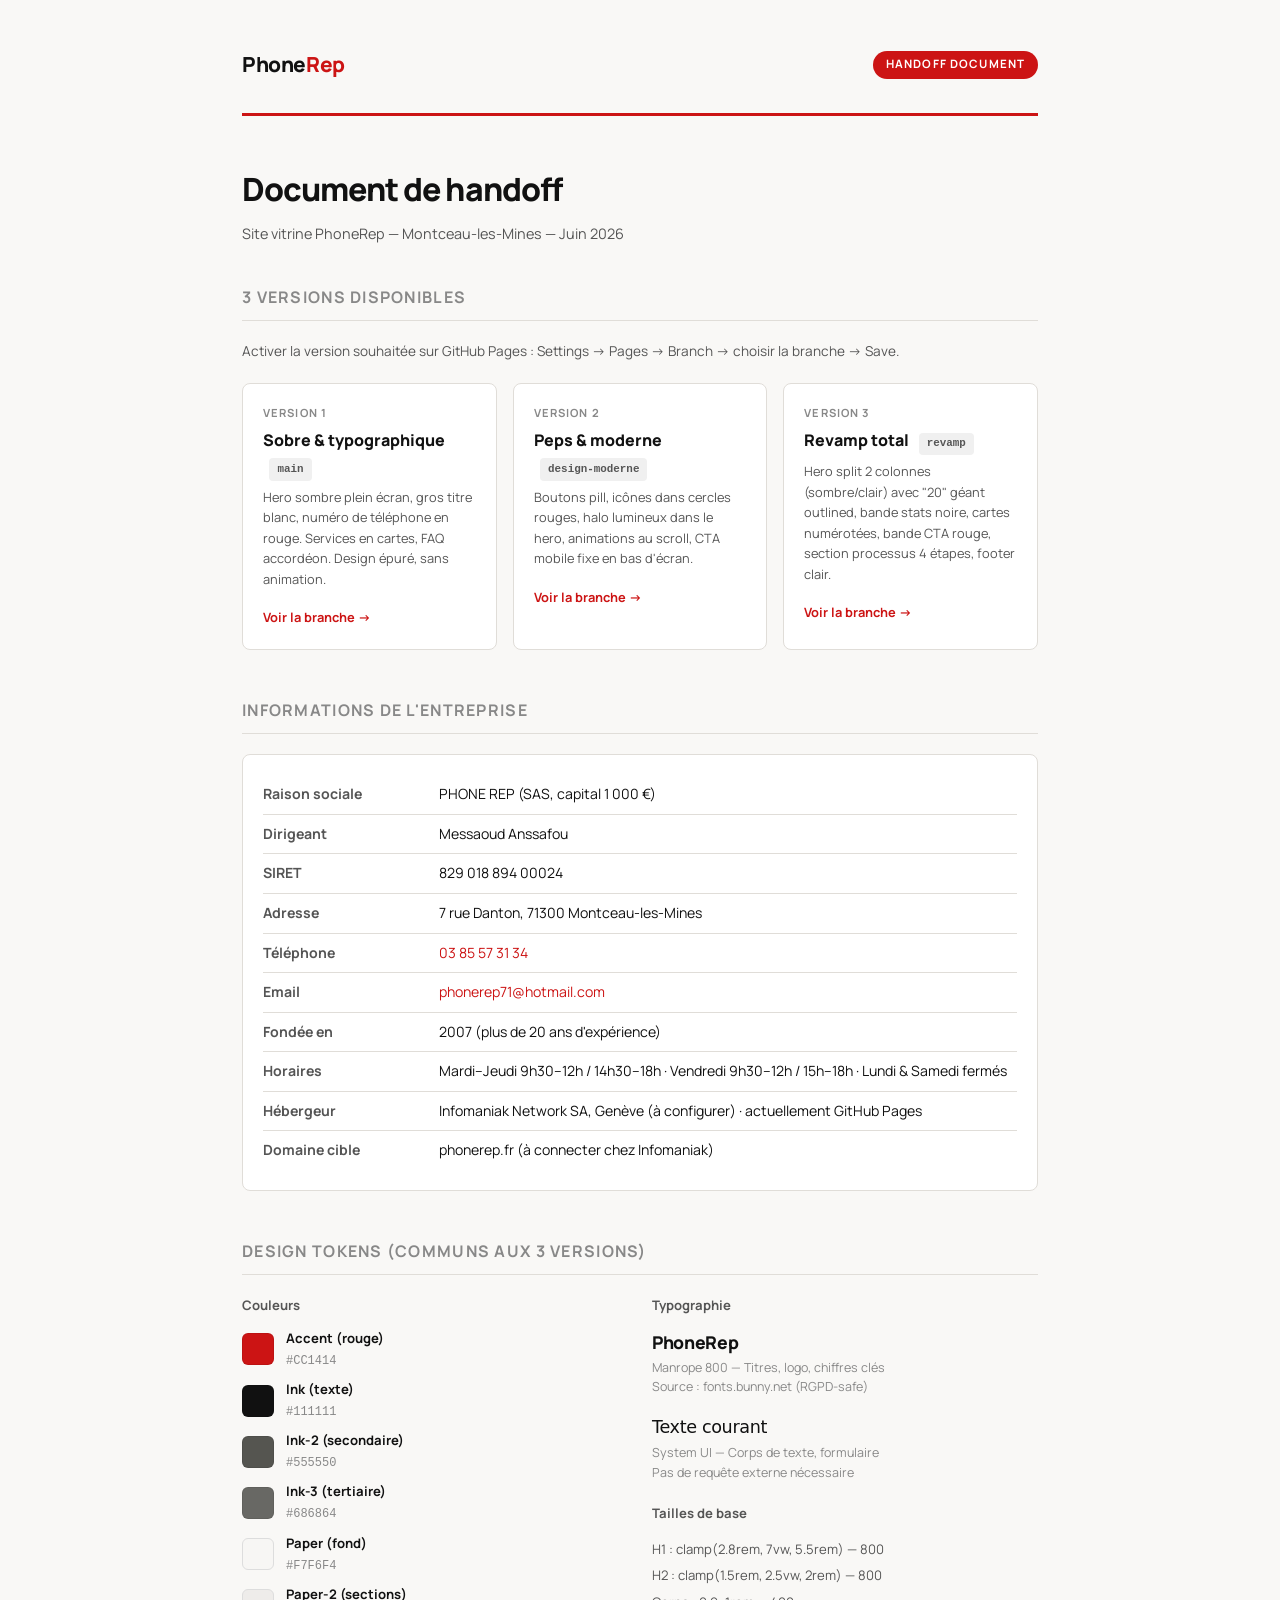
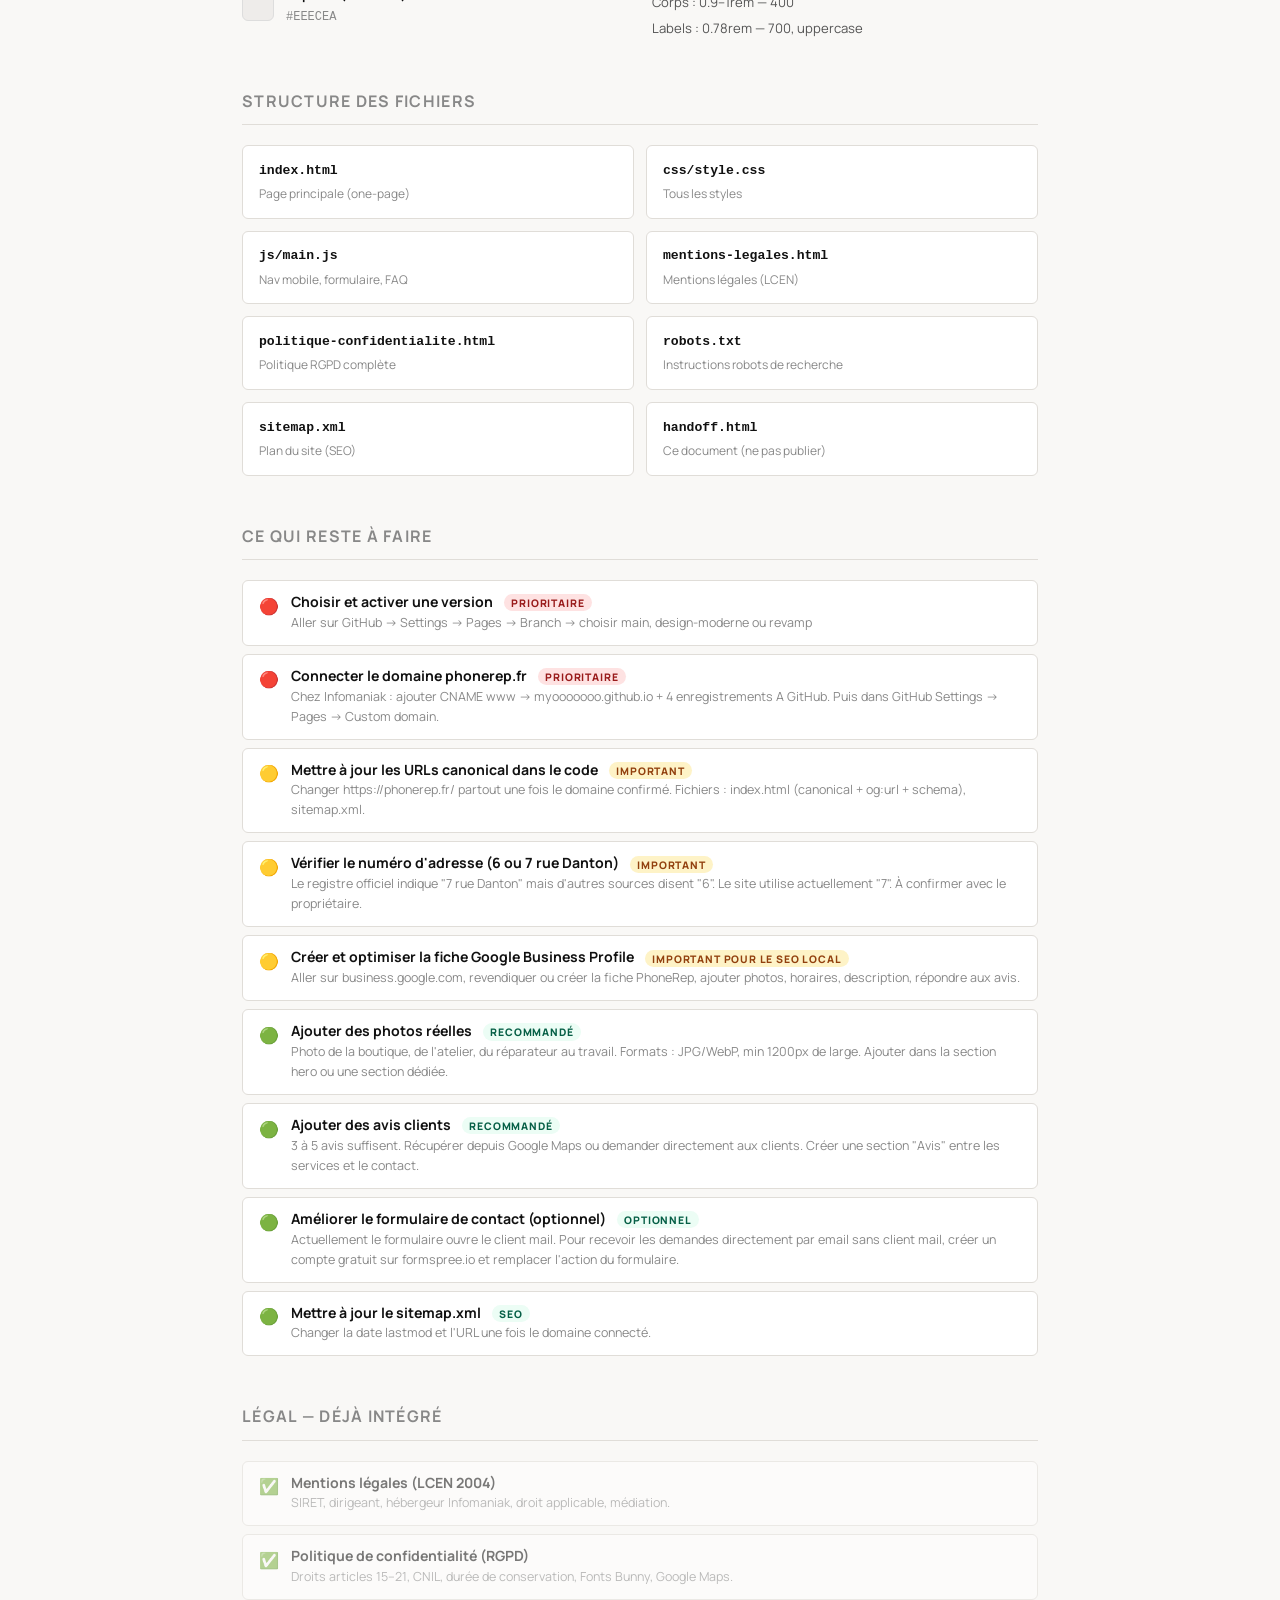
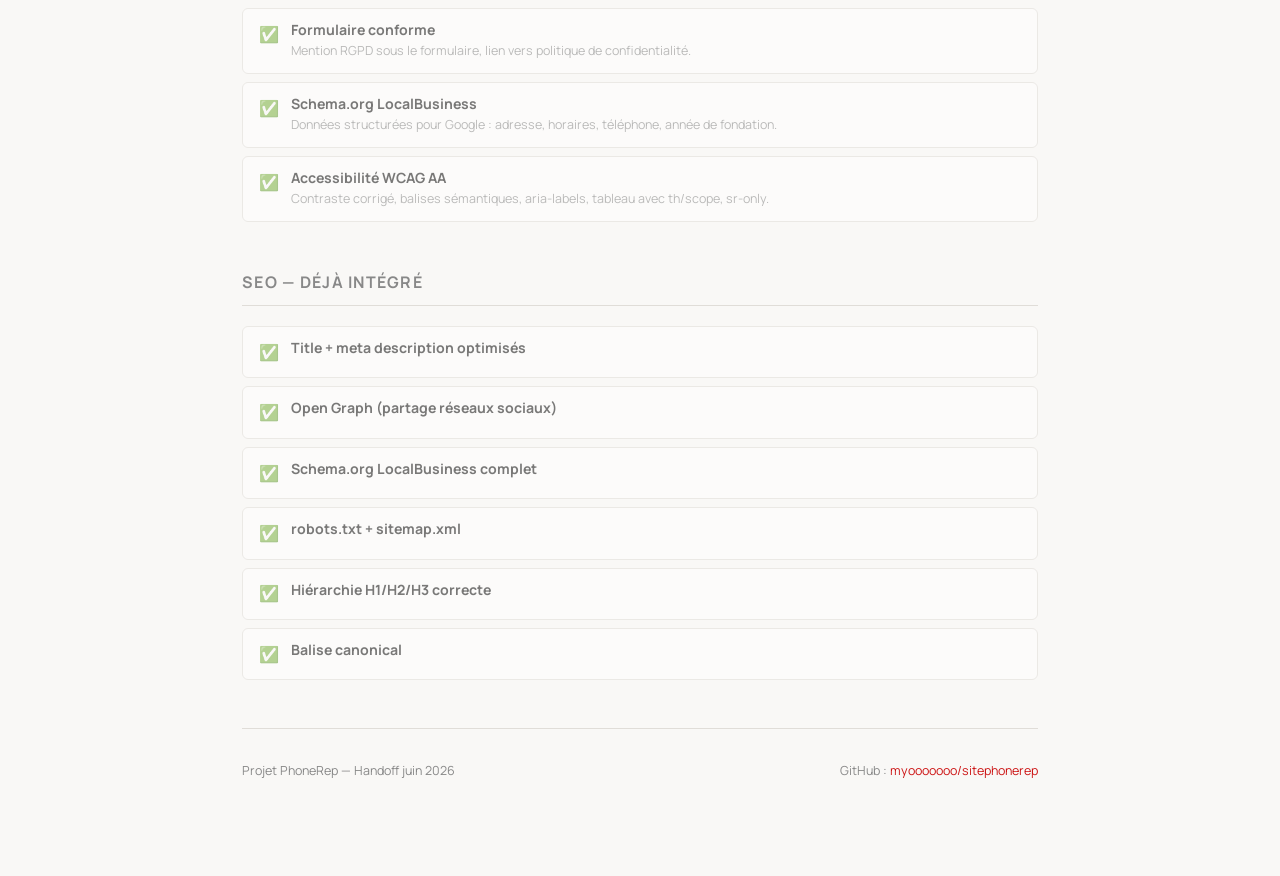
==== handoff.html @ b0aac356 "Ajout handoff.html - document de reference projet" ====
<!DOCTYPE html>
<html lang="fr">
<head>
  <meta charset="UTF-8">
  <meta name="viewport" content="width=device-width, initial-scale=1.0">
  <meta name="robots" content="noindex, nofollow">
  <title>Handoff — PhoneRep</title>
  <link rel="preconnect" href="https://fonts.bunny.net">
  <link href="https://fonts.bunny.net/css?family=manrope:400,600,700,800&display=swap" rel="stylesheet">
  <style>
    *, *::before, *::after { box-sizing: border-box; margin: 0; padding: 0; }
    :root {
      --red: #CC1414; --ink: #111; --ink-2: #555; --ink-3: #888;
      --bg: #F9F8F6; --white: #fff; --border: #E0DDD8;
      --font: 'Manrope', system-ui, sans-serif;
    }
    body { font-family: var(--font); background: var(--bg); color: var(--ink); font-size: 15px; line-height: 1.6; }
    a { color: var(--red); text-decoration: none; }
    a:hover { text-decoration: underline; }

    /* Layout */
    .page { max-width: 860px; margin: 0 auto; padding: 3rem 2rem 6rem; }

    /* Header */
    .hd-top { display: flex; align-items: center; justify-content: space-between; flex-wrap: wrap; gap: 1rem; margin-bottom: 3rem; padding-bottom: 2rem; border-bottom: 3px solid var(--red); }
    .hd-logo { font-size: 1.3rem; font-weight: 800; letter-spacing: -.02em; }
    .hd-logo span { color: var(--red); }
    .hd-badge { font-size: .72rem; font-weight: 700; letter-spacing: .1em; text-transform: uppercase; background: var(--red); color: white; padding: .3rem .8rem; border-radius: 100px; }
    .hd-title { font-size: 2rem; font-weight: 800; letter-spacing: -.03em; margin-bottom: .4rem; }
    .hd-sub { color: var(--ink-2); font-size: .9rem; }

    /* Sections */
    .section { margin-bottom: 3rem; }
    h2 { font-size: 1rem; font-weight: 700; text-transform: uppercase; letter-spacing: .08em; color: var(--ink-3); margin-bottom: 1.25rem; padding-bottom: .6rem; border-bottom: 1px solid var(--border); }

    /* Versions */
    .versions { display: grid; grid-template-columns: repeat(3, 1fr); gap: 1rem; }
    .version-card { background: var(--white); border: 1px solid var(--border); border-radius: 8px; padding: 1.25rem; }
    .version-card__label { font-size: .7rem; font-weight: 700; letter-spacing: .1em; text-transform: uppercase; color: var(--ink-3); margin-bottom: .4rem; }
    .version-card__name { font-size: 1rem; font-weight: 800; margin-bottom: .4rem; }
    .version-card__desc { font-size: .8rem; color: var(--ink-2); line-height: 1.6; margin-bottom: 1rem; }
    .version-card__link { display: inline-flex; align-items: center; gap: .35rem; font-size: .8rem; font-weight: 700; color: var(--red); }
    .branch-tag { display: inline-block; font-size: .68rem; font-weight: 700; background: #f0f0f0; color: var(--ink-2); padding: .15rem .5rem; border-radius: 4px; font-family: monospace; margin-left: .4rem; }

    /* Tokens */
    .tokens { display: grid; grid-template-columns: 1fr 1fr; gap: 1.5rem; }
    .token-group h3 { font-size: .82rem; font-weight: 700; color: var(--ink-2); margin-bottom: .75rem; }
    .color-row { display: flex; align-items: center; gap: .75rem; margin-bottom: .5rem; }
    .color-swatch { width: 32px; height: 32px; border-radius: 6px; border: 1px solid rgba(0,0,0,.08); flex-shrink: 0; }
    .color-info { font-size: .82rem; }
    .color-name { font-weight: 700; display: block; }
    .color-val { color: var(--ink-3); font-family: monospace; font-size: .75rem; }
    .font-row { margin-bottom: .6rem; }
    .font-sample { font-weight: 800; font-size: 1.1rem; letter-spacing: -.02em; margin-bottom: .1rem; }
    .font-meta { font-size: .78rem; color: var(--ink-3); }

    /* Todo */
    .todo-list { list-style: none; display: flex; flex-direction: column; gap: .5rem; }
    .todo-list li { display: flex; align-items: flex-start; gap: .75rem; font-size: .88rem; padding: .75rem 1rem; background: var(--white); border: 1px solid var(--border); border-radius: 6px; }
    .todo-list li .icon { flex-shrink: 0; font-size: 1rem; margin-top: .05rem; }
    .todo-list li.done { opacity: .55; }
    .todo-list li .label { font-weight: 700; display: block; line-height: 1.3; }
    .todo-list li .note { font-size: .78rem; color: var(--ink-3); display: block; margin-top: .1rem; }
    .priority { font-size: .65rem; font-weight: 800; letter-spacing: .08em; text-transform: uppercase; padding: .1rem .45rem; border-radius: 100px; margin-left: .5rem; }
    .p-high { background: #FEE2E2; color: #991B1B; }
    .p-med  { background: #FEF3C7; color: #92400E; }
    .p-low  { background: #ECFDF5; color: #065F46; }

    /* Files */
    .files { display: grid; grid-template-columns: 1fr 1fr; gap: .75rem; }
    .file-row { background: var(--white); border: 1px solid var(--border); border-radius: 6px; padding: .85rem 1rem; font-size: .82rem; }
    .file-path { font-family: monospace; font-weight: 700; display: block; margin-bottom: .15rem; }
    .file-desc { color: var(--ink-3); font-size: .75rem; }

    /* Info box */
    .info-box { background: var(--white); border: 1px solid var(--border); border-radius: 8px; padding: 1.25rem; margin-top: 1rem; }
    .info-row { display: flex; gap: 1rem; padding: .5rem 0; border-bottom: 1px solid var(--border); font-size: .88rem; }
    .info-row:last-child { border: none; }
    .info-key { font-weight: 700; width: 160px; flex-shrink: 0; color: var(--ink-2); }
    .info-val { color: var(--ink); }
    .info-val a { color: var(--red); }

    /* Responsive */
    @media (max-width: 640px) {
      .versions { grid-template-columns: 1fr; }
      .tokens { grid-template-columns: 1fr; }
      .files { grid-template-columns: 1fr; }
    }
  </style>
</head>
<body>
<div class="page">

  <!-- HEADER -->
  <div class="hd-top">
    <div class="hd-logo">Phone<span>Rep</span></div>
    <span class="hd-badge">Handoff document</span>
  </div>
  <h1 class="hd-title">Document de handoff</h1>
  <p class="hd-sub">Site vitrine PhoneRep — Montceau-les-Mines — Juin 2026</p>

  <!-- VERSIONS -->
  <div class="section" style="margin-top: 2.5rem;">
    <h2>3 versions disponibles</h2>
    <p style="font-size:.85rem; color: var(--ink-2); margin-bottom: 1.25rem;">Activer la version souhaitée sur GitHub Pages : Settings → Pages → Branch → choisir la branche → Save.</p>
    <div class="versions">
      <div class="version-card">
        <p class="version-card__label">Version 1</p>
        <p class="version-card__name">Sobre & typographique <span class="branch-tag">main</span></p>
        <p class="version-card__desc">Hero sombre plein écran, gros titre blanc, numéro de téléphone en rouge. Services en cartes, FAQ accordéon. Design épuré, sans animation.</p>
        <a href="https://github.com/myooooooo/sitephonerep/tree/main" target="_blank" class="version-card__link">Voir la branche →</a>
      </div>
      <div class="version-card">
        <p class="version-card__label">Version 2</p>
        <p class="version-card__name">Peps & moderne <span class="branch-tag">design-moderne</span></p>
        <p class="version-card__desc">Boutons pill, icônes dans cercles rouges, halo lumineux dans le hero, animations au scroll, CTA mobile fixe en bas d'écran.</p>
        <a href="https://github.com/myooooooo/sitephonerep/tree/design-moderne" target="_blank" class="version-card__link">Voir la branche →</a>
      </div>
      <div class="version-card">
        <p class="version-card__label">Version 3</p>
        <p class="version-card__name">Revamp total <span class="branch-tag">revamp</span></p>
        <p class="version-card__desc">Hero split 2 colonnes (sombre/clair) avec "20" géant outlined, bande stats noire, cartes numérotées, bande CTA rouge, section processus 4 étapes, footer clair.</p>
        <a href="https://github.com/myooooooo/sitephonerep/tree/revamp" target="_blank" class="version-card__link">Voir la branche →</a>
      </div>
    </div>
  </div>

  <!-- INFOS CLIENT -->
  <div class="section">
    <h2>Informations de l'entreprise</h2>
    <div class="info-box">
      <div class="info-row"><span class="info-key">Raison sociale</span><span class="info-val">PHONE REP (SAS, capital 1 000 €)</span></div>
      <div class="info-row"><span class="info-key">Dirigeant</span><span class="info-val">Messaoud Anssafou</span></div>
      <div class="info-row"><span class="info-key">SIRET</span><span class="info-val">829 018 894 00024</span></div>
      <div class="info-row"><span class="info-key">Adresse</span><span class="info-val">7 rue Danton, 71300 Montceau-les-Mines</span></div>
      <div class="info-row"><span class="info-key">Téléphone</span><span class="info-val"><a href="tel:+33385573134">03 85 57 31 34</a></span></div>
      <div class="info-row"><span class="info-key">Email</span><span class="info-val"><a href="mailto:phonerep71@hotmail.com">phonerep71@hotmail.com</a></span></div>
      <div class="info-row"><span class="info-key">Fondée en</span><span class="info-val">2007 (plus de 20 ans d'expérience)</span></div>
      <div class="info-row"><span class="info-key">Horaires</span><span class="info-val">Mardi–Jeudi 9h30–12h / 14h30–18h · Vendredi 9h30–12h / 15h–18h · Lundi & Samedi fermés</span></div>
      <div class="info-row"><span class="info-key">Hébergeur</span><span class="info-val">Infomaniak Network SA, Genève (à configurer) · actuellement GitHub Pages</span></div>
      <div class="info-row"><span class="info-key">Domaine cible</span><span class="info-val">phonerep.fr (à connecter chez Infomaniak)</span></div>
    </div>
  </div>

  <!-- DESIGN TOKENS -->
  <div class="section">
    <h2>Design tokens (communs aux 3 versions)</h2>
    <div class="tokens">
      <div class="token-group">
        <h3>Couleurs</h3>
        <div class="color-row">
          <div class="color-swatch" style="background:#CC1414"></div>
          <div class="color-info"><span class="color-name">Accent (rouge)</span><span class="color-val">#CC1414</span></div>
        </div>
        <div class="color-row">
          <div class="color-swatch" style="background:#111111"></div>
          <div class="color-info"><span class="color-name">Ink (texte)</span><span class="color-val">#111111</span></div>
        </div>
        <div class="color-row">
          <div class="color-swatch" style="background:#555550"></div>
          <div class="color-info"><span class="color-name">Ink-2 (secondaire)</span><span class="color-val">#555550</span></div>
        </div>
        <div class="color-row">
          <div class="color-swatch" style="background:#686864"></div>
          <div class="color-info"><span class="color-name">Ink-3 (tertiaire)</span><span class="color-val">#686864</span></div>
        </div>
        <div class="color-row">
          <div class="color-swatch" style="background:#F7F6F4; border:1px solid #ddd;"></div>
          <div class="color-info"><span class="color-name">Paper (fond)</span><span class="color-val">#F7F6F4</span></div>
        </div>
        <div class="color-row">
          <div class="color-swatch" style="background:#EEECEA; border:1px solid #ddd;"></div>
          <div class="color-info"><span class="color-name">Paper-2 (sections)</span><span class="color-val">#EEECEA</span></div>
        </div>
      </div>
      <div class="token-group">
        <h3>Typographie</h3>
        <div class="font-row">
          <div class="font-sample" style="font-family:'Manrope',sans-serif;">PhoneRep</div>
          <div class="font-meta">Manrope 800 — Titres, logo, chiffres clés<br>Source : fonts.bunny.net (RGPD-safe)</div>
        </div>
        <div class="font-row" style="margin-top: 1rem;">
          <div class="font-sample" style="font-family:system-ui,sans-serif; font-weight:400;">Texte courant</div>
          <div class="font-meta">System UI — Corps de texte, formulaire<br>Pas de requête externe nécessaire</div>
        </div>
        <div style="margin-top: 1.25rem;">
          <h3>Tailles de base</h3>
          <div style="font-size:.82rem; color: var(--ink-2); line-height: 2;">
            H1 : clamp(2.8rem, 7vw, 5.5rem) — 800<br>
            H2 : clamp(1.5rem, 2.5vw, 2rem) — 800<br>
            Corps : 0.9–1rem — 400<br>
            Labels : 0.78rem — 700, uppercase
          </div>
        </div>
      </div>
    </div>
  </div>

  <!-- STRUCTURE FICHIERS -->
  <div class="section">
    <h2>Structure des fichiers</h2>
    <div class="files">
      <div class="file-row"><span class="file-path">index.html</span><span class="file-desc">Page principale (one-page)</span></div>
      <div class="file-row"><span class="file-path">css/style.css</span><span class="file-desc">Tous les styles</span></div>
      <div class="file-row"><span class="file-path">js/main.js</span><span class="file-desc">Nav mobile, formulaire, FAQ</span></div>
      <div class="file-row"><span class="file-path">mentions-legales.html</span><span class="file-desc">Mentions légales (LCEN)</span></div>
      <div class="file-row"><span class="file-path">politique-confidentialite.html</span><span class="file-desc">Politique RGPD complète</span></div>
      <div class="file-row"><span class="file-path">robots.txt</span><span class="file-desc">Instructions robots de recherche</span></div>
      <div class="file-row"><span class="file-path">sitemap.xml</span><span class="file-desc">Plan du site (SEO)</span></div>
      <div class="file-row"><span class="file-path">handoff.html</span><span class="file-desc">Ce document (ne pas publier)</span></div>
    </div>
  </div>

  <!-- TODO -->
  <div class="section">
    <h2>Ce qui reste à faire</h2>
    <ul class="todo-list">

      <li>
        <span class="icon">🔴</span>
        <div>
          <span class="label">Choisir et activer une version <span class="priority p-high">Prioritaire</span></span>
          <span class="note">Aller sur GitHub → Settings → Pages → Branch → choisir main, design-moderne ou revamp</span>
        </div>
      </li>

      <li>
        <span class="icon">🔴</span>
        <div>
          <span class="label">Connecter le domaine phonerep.fr <span class="priority p-high">Prioritaire</span></span>
          <span class="note">Chez Infomaniak : ajouter CNAME www → myooooooo.github.io + 4 enregistrements A GitHub. Puis dans GitHub Settings → Pages → Custom domain.</span>
        </div>
      </li>

      <li>
        <span class="icon">🟡</span>
        <div>
          <span class="label">Mettre à jour les URLs canonical dans le code <span class="priority p-med">Important</span></span>
          <span class="note">Changer https://phonerep.fr/ partout une fois le domaine confirmé. Fichiers : index.html (canonical + og:url + schema), sitemap.xml.</span>
        </div>
      </li>

      <li>
        <span class="icon">🟡</span>
        <div>
          <span class="label">Vérifier le numéro d'adresse (6 ou 7 rue Danton) <span class="priority p-med">Important</span></span>
          <span class="note">Le registre officiel indique "7 rue Danton" mais d'autres sources disent "6". Le site utilise actuellement "7". À confirmer avec le propriétaire.</span>
        </div>
      </li>

      <li>
        <span class="icon">🟡</span>
        <div>
          <span class="label">Créer et optimiser la fiche Google Business Profile <span class="priority p-med">Important pour le SEO local</span></span>
          <span class="note">Aller sur business.google.com, revendiquer ou créer la fiche PhoneRep, ajouter photos, horaires, description, répondre aux avis.</span>
        </div>
      </li>

      <li>
        <span class="icon">🟢</span>
        <div>
          <span class="label">Ajouter des photos réelles <span class="priority p-low">Recommandé</span></span>
          <span class="note">Photo de la boutique, de l'atelier, du réparateur au travail. Formats : JPG/WebP, min 1200px de large. Ajouter dans la section hero ou une section dédiée.</span>
        </div>
      </li>

      <li>
        <span class="icon">🟢</span>
        <div>
          <span class="label">Ajouter des avis clients <span class="priority p-low">Recommandé</span></span>
          <span class="note">3 à 5 avis suffisent. Récupérer depuis Google Maps ou demander directement aux clients. Créer une section "Avis" entre les services et le contact.</span>
        </div>
      </li>

      <li>
        <span class="icon">🟢</span>
        <div>
          <span class="label">Améliorer le formulaire de contact (optionnel) <span class="priority p-low">Optionnel</span></span>
          <span class="note">Actuellement le formulaire ouvre le client mail. Pour recevoir les demandes directement par email sans client mail, créer un compte gratuit sur formspree.io et remplacer l'action du formulaire.</span>
        </div>
      </li>

      <li>
        <span class="icon">🟢</span>
        <div>
          <span class="label">Mettre à jour le sitemap.xml <span class="priority p-low">SEO</span></span>
          <span class="note">Changer la date lastmod et l'URL une fois le domaine connecté.</span>
        </div>
      </li>

    </ul>
  </div>

  <!-- LEGAL -->
  <div class="section">
    <h2>Légal — déjà intégré</h2>
    <ul class="todo-list">
      <li class="done"><span class="icon">✅</span><div><span class="label">Mentions légales (LCEN 2004)</span><span class="note">SIRET, dirigeant, hébergeur Infomaniak, droit applicable, médiation.</span></div></li>
      <li class="done"><span class="icon">✅</span><div><span class="label">Politique de confidentialité (RGPD)</span><span class="note">Droits articles 15–21, CNIL, durée de conservation, Fonts Bunny, Google Maps.</span></div></li>
      <li class="done"><span class="icon">✅</span><div><span class="label">Formulaire conforme</span><span class="note">Mention RGPD sous le formulaire, lien vers politique de confidentialité.</span></div></li>
      <li class="done"><span class="icon">✅</span><div><span class="label">Schema.org LocalBusiness</span><span class="note">Données structurées pour Google : adresse, horaires, téléphone, année de fondation.</span></div></li>
      <li class="done"><span class="icon">✅</span><div><span class="label">Accessibilité WCAG AA</span><span class="note">Contraste corrigé, balises sémantiques, aria-labels, tableau avec th/scope, sr-only.</span></div></li>
    </ul>
  </div>

  <!-- SEO -->
  <div class="section">
    <h2>SEO — déjà intégré</h2>
    <ul class="todo-list">
      <li class="done"><span class="icon">✅</span><div><span class="label">Title + meta description optimisés</span></div></li>
      <li class="done"><span class="icon">✅</span><div><span class="label">Open Graph (partage réseaux sociaux)</span></div></li>
      <li class="done"><span class="icon">✅</span><div><span class="label">Schema.org LocalBusiness complet</span></div></li>
      <li class="done"><span class="icon">✅</span><div><span class="label">robots.txt + sitemap.xml</span></div></li>
      <li class="done"><span class="icon">✅</span><div><span class="label">Hiérarchie H1/H2/H3 correcte</span></div></li>
      <li class="done"><span class="icon">✅</span><div><span class="label">Balise canonical</span></div></li>
    </ul>
  </div>

  <div style="margin-top: 3rem; padding-top: 2rem; border-top: 1px solid var(--border); font-size: .78rem; color: var(--ink-3); display: flex; justify-content: space-between; flex-wrap: wrap; gap: .5rem;">
    <span>Projet PhoneRep — Handoff juin 2026</span>
    <span>GitHub : <a href="https://github.com/myooooooo/sitephonerep">myooooooo/sitephonerep</a></span>
  </div>

</div>
</body>
</html>
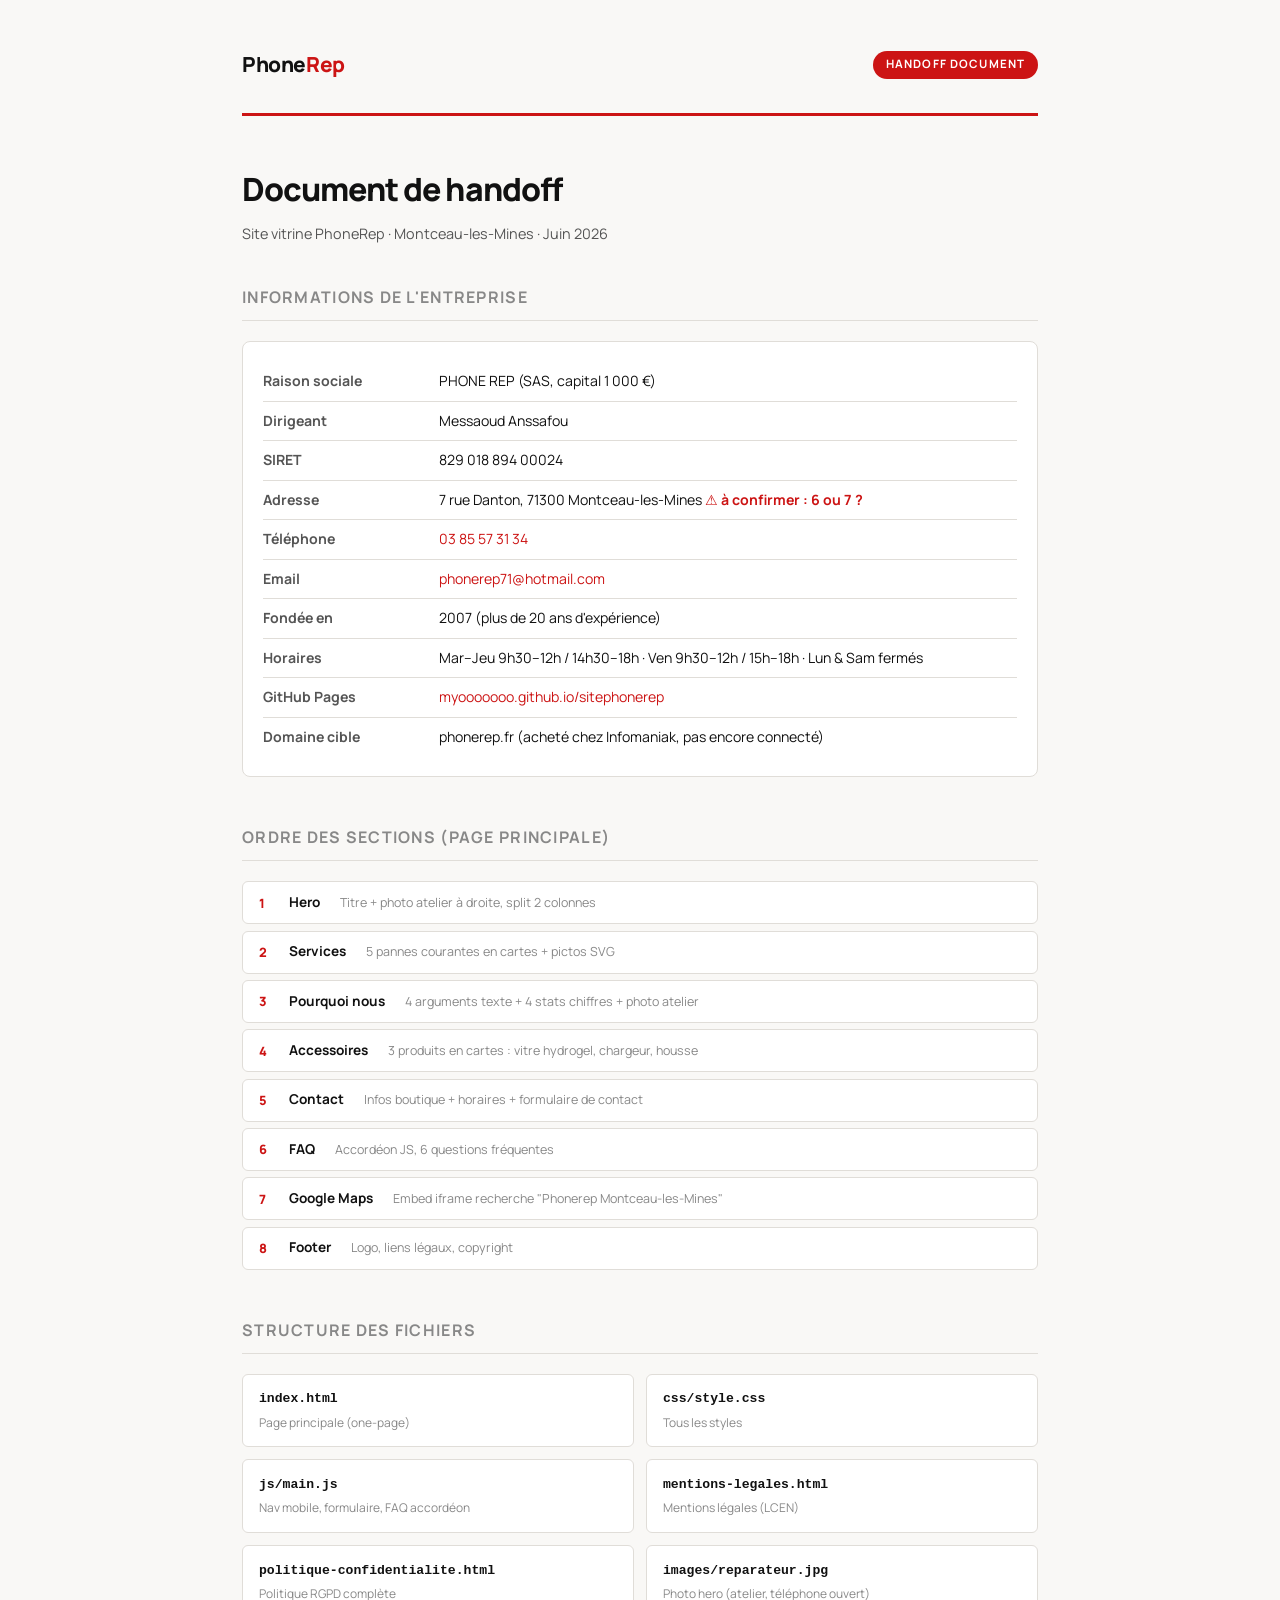
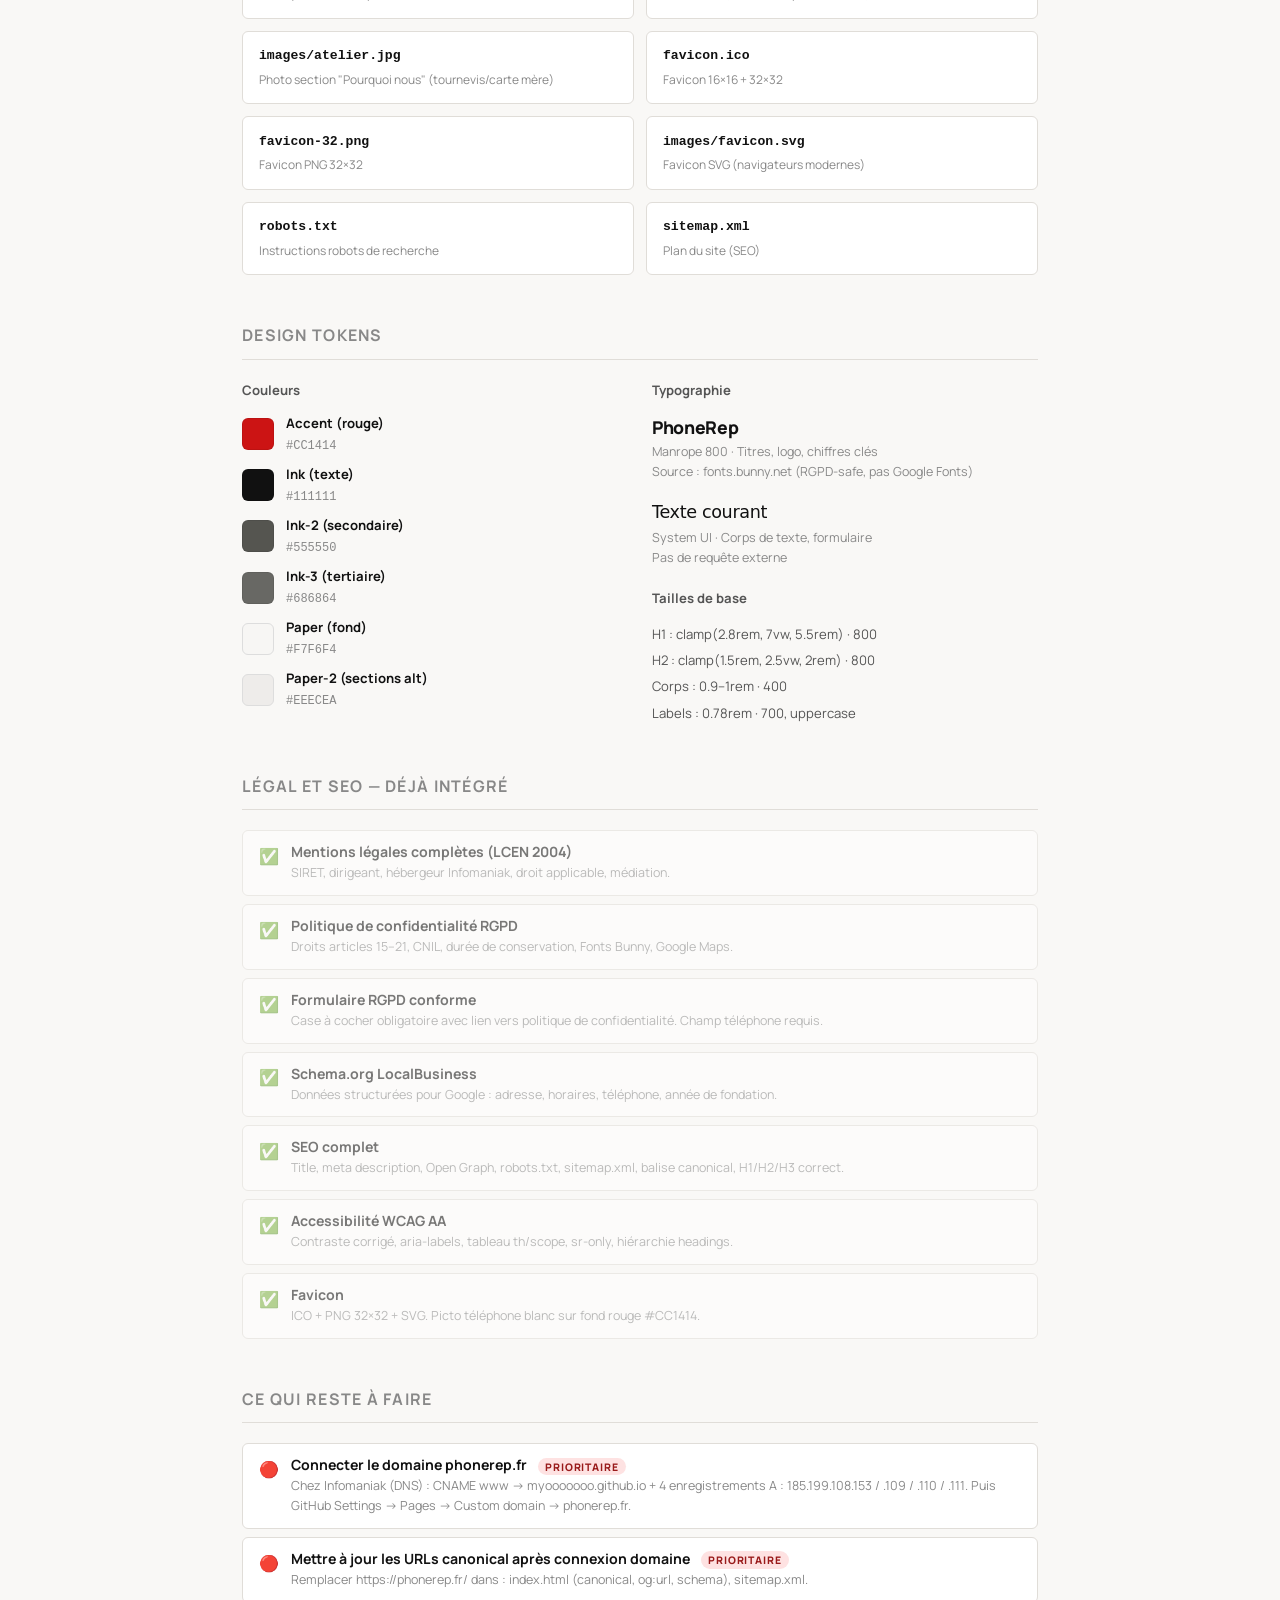
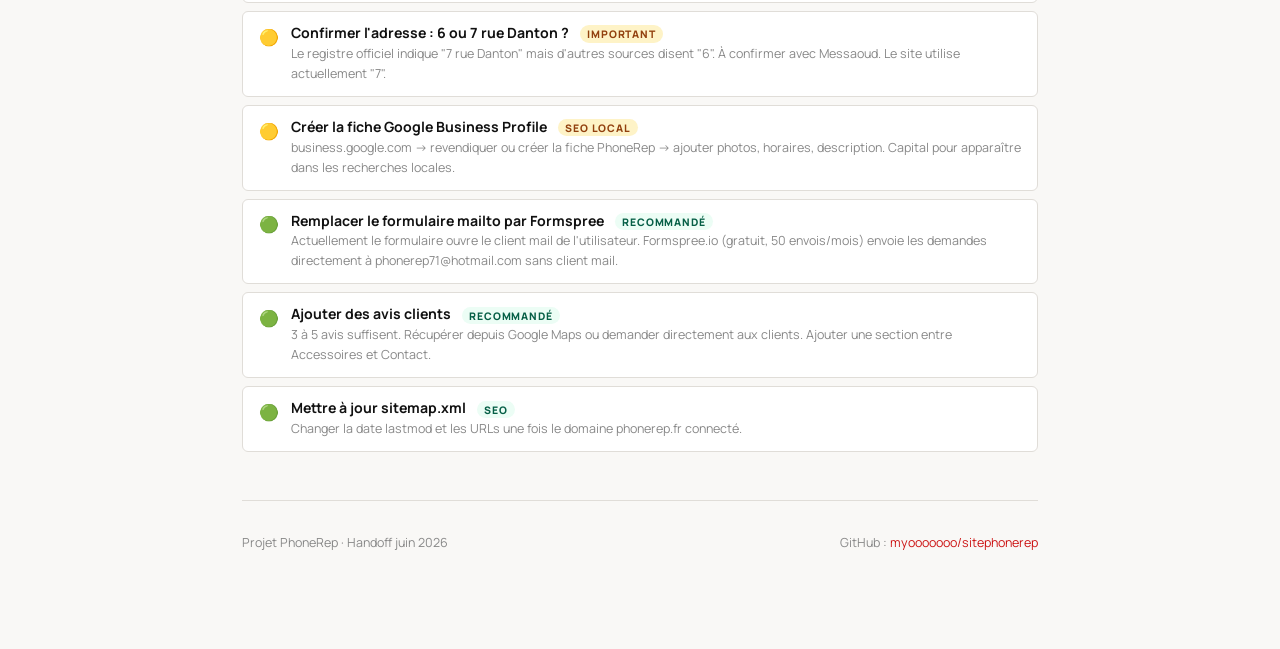
==== commit 1363d900: "Ajout images, favicons et améliorations UX conversion - Commit initial des photos (reparateur.jpg, a" ====
--- a/handoff.html
+++ b/handoff.html
@@ -4,7 +4,7 @@
   <meta charset="UTF-8">
   <meta name="viewport" content="width=device-width, initial-scale=1.0">
   <meta name="robots" content="noindex, nofollow">
-  <title>Handoff — PhoneRep</title>
+  <title>Handoff - PhoneRep</title>
   <link rel="preconnect" href="https://fonts.bunny.net">
   <link href="https://fonts.bunny.net/css?family=manrope:400,600,700,800&display=swap" rel="stylesheet">
   <style>
@@ -17,32 +17,15 @@
     body { font-family: var(--font); background: var(--bg); color: var(--ink); font-size: 15px; line-height: 1.6; }
     a { color: var(--red); text-decoration: none; }
     a:hover { text-decoration: underline; }
-
-    /* Layout */
     .page { max-width: 860px; margin: 0 auto; padding: 3rem 2rem 6rem; }
-
-    /* Header */
     .hd-top { display: flex; align-items: center; justify-content: space-between; flex-wrap: wrap; gap: 1rem; margin-bottom: 3rem; padding-bottom: 2rem; border-bottom: 3px solid var(--red); }
     .hd-logo { font-size: 1.3rem; font-weight: 800; letter-spacing: -.02em; }
     .hd-logo span { color: var(--red); }
     .hd-badge { font-size: .72rem; font-weight: 700; letter-spacing: .1em; text-transform: uppercase; background: var(--red); color: white; padding: .3rem .8rem; border-radius: 100px; }
     .hd-title { font-size: 2rem; font-weight: 800; letter-spacing: -.03em; margin-bottom: .4rem; }
     .hd-sub { color: var(--ink-2); font-size: .9rem; }
-
-    /* Sections */
     .section { margin-bottom: 3rem; }
     h2 { font-size: 1rem; font-weight: 700; text-transform: uppercase; letter-spacing: .08em; color: var(--ink-3); margin-bottom: 1.25rem; padding-bottom: .6rem; border-bottom: 1px solid var(--border); }
-
-    /* Versions */
-    .versions { display: grid; grid-template-columns: repeat(3, 1fr); gap: 1rem; }
-    .version-card { background: var(--white); border: 1px solid var(--border); border-radius: 8px; padding: 1.25rem; }
-    .version-card__label { font-size: .7rem; font-weight: 700; letter-spacing: .1em; text-transform: uppercase; color: var(--ink-3); margin-bottom: .4rem; }
-    .version-card__name { font-size: 1rem; font-weight: 800; margin-bottom: .4rem; }
-    .version-card__desc { font-size: .8rem; color: var(--ink-2); line-height: 1.6; margin-bottom: 1rem; }
-    .version-card__link { display: inline-flex; align-items: center; gap: .35rem; font-size: .8rem; font-weight: 700; color: var(--red); }
-    .branch-tag { display: inline-block; font-size: .68rem; font-weight: 700; background: #f0f0f0; color: var(--ink-2); padding: .15rem .5rem; border-radius: 4px; font-family: monospace; margin-left: .4rem; }
-
-    /* Tokens */
     .tokens { display: grid; grid-template-columns: 1fr 1fr; gap: 1.5rem; }
     .token-group h3 { font-size: .82rem; font-weight: 700; color: var(--ink-2); margin-bottom: .75rem; }
     .color-row { display: flex; align-items: center; gap: .75rem; margin-bottom: .5rem; }
@@ -53,8 +36,6 @@
     .font-row { margin-bottom: .6rem; }
     .font-sample { font-weight: 800; font-size: 1.1rem; letter-spacing: -.02em; margin-bottom: .1rem; }
     .font-meta { font-size: .78rem; color: var(--ink-3); }
-
-    /* Todo */
     .todo-list { list-style: none; display: flex; flex-direction: column; gap: .5rem; }
     .todo-list li { display: flex; align-items: flex-start; gap: .75rem; font-size: .88rem; padding: .75rem 1rem; background: var(--white); border: 1px solid var(--border); border-radius: 6px; }
     .todo-list li .icon { flex-shrink: 0; font-size: 1rem; margin-top: .05rem; }
@@ -65,24 +46,22 @@
     .p-high { background: #FEE2E2; color: #991B1B; }
     .p-med  { background: #FEF3C7; color: #92400E; }
     .p-low  { background: #ECFDF5; color: #065F46; }
-
-    /* Files */
     .files { display: grid; grid-template-columns: 1fr 1fr; gap: .75rem; }
     .file-row { background: var(--white); border: 1px solid var(--border); border-radius: 6px; padding: .85rem 1rem; font-size: .82rem; }
     .file-path { font-family: monospace; font-weight: 700; display: block; margin-bottom: .15rem; }
     .file-desc { color: var(--ink-3); font-size: .75rem; }
-
-    /* Info box */
     .info-box { background: var(--white); border: 1px solid var(--border); border-radius: 8px; padding: 1.25rem; margin-top: 1rem; }
     .info-row { display: flex; gap: 1rem; padding: .5rem 0; border-bottom: 1px solid var(--border); font-size: .88rem; }
     .info-row:last-child { border: none; }
     .info-key { font-weight: 700; width: 160px; flex-shrink: 0; color: var(--ink-2); }
     .info-val { color: var(--ink); }
     .info-val a { color: var(--red); }
-
-    /* Responsive */
+    .sections-order { display: flex; flex-direction: column; gap: .4rem; counter-reset: sec; }
+    .sec-item { display: flex; align-items: center; gap: .75rem; padding: .6rem 1rem; background: var(--white); border: 1px solid var(--border); border-radius: 6px; font-size: .85rem; counter-increment: sec; }
+    .sec-item::before { content: counter(sec); font-weight: 800; color: var(--red); font-size: .8rem; width: 18px; flex-shrink: 0; }
+    .sec-name { font-weight: 700; }
+    .sec-desc { color: var(--ink-3); font-size: .78rem; margin-left: .5rem; }
     @media (max-width: 640px) {
-      .versions { grid-template-columns: 1fr; }
       .tokens { grid-template-columns: 1fr; }
       .files { grid-template-columns: 1fr; }
     }
@@ -91,124 +70,112 @@
 <body>
 <div class="page">
 
-  <!-- HEADER -->
   <div class="hd-top">
     <div class="hd-logo">Phone<span>Rep</span></div>
     <span class="hd-badge">Handoff document</span>
   </div>
   <h1 class="hd-title">Document de handoff</h1>
-  <p class="hd-sub">Site vitrine PhoneRep — Montceau-les-Mines — Juin 2026</p>
-
-  <!-- VERSIONS -->
+  <p class="hd-sub">Site vitrine PhoneRep · Montceau-les-Mines · Juin 2026</p>
+
+  <!-- INFOS CLIENT -->
   <div class="section" style="margin-top: 2.5rem;">
-    <h2>3 versions disponibles</h2>
-    <p style="font-size:.85rem; color: var(--ink-2); margin-bottom: 1.25rem;">Activer la version souhaitée sur GitHub Pages : Settings → Pages → Branch → choisir la branche → Save.</p>
-    <div class="versions">
-      <div class="version-card">
-        <p class="version-card__label">Version 1</p>
-        <p class="version-card__name">Sobre & typographique <span class="branch-tag">main</span></p>
-        <p class="version-card__desc">Hero sombre plein écran, gros titre blanc, numéro de téléphone en rouge. Services en cartes, FAQ accordéon. Design épuré, sans animation.</p>
-        <a href="https://github.com/myooooooo/sitephonerep/tree/main" target="_blank" class="version-card__link">Voir la branche →</a>
-      </div>
-      <div class="version-card">
-        <p class="version-card__label">Version 2</p>
-        <p class="version-card__name">Peps & moderne <span class="branch-tag">design-moderne</span></p>
-        <p class="version-card__desc">Boutons pill, icônes dans cercles rouges, halo lumineux dans le hero, animations au scroll, CTA mobile fixe en bas d'écran.</p>
-        <a href="https://github.com/myooooooo/sitephonerep/tree/design-moderne" target="_blank" class="version-card__link">Voir la branche →</a>
-      </div>
-      <div class="version-card">
-        <p class="version-card__label">Version 3</p>
-        <p class="version-card__name">Revamp total <span class="branch-tag">revamp</span></p>
-        <p class="version-card__desc">Hero split 2 colonnes (sombre/clair) avec "20" géant outlined, bande stats noire, cartes numérotées, bande CTA rouge, section processus 4 étapes, footer clair.</p>
-        <a href="https://github.com/myooooooo/sitephonerep/tree/revamp" target="_blank" class="version-card__link">Voir la branche →</a>
-      </div>
-    </div>
-  </div>
-
-  <!-- INFOS CLIENT -->
-  <div class="section">
     <h2>Informations de l'entreprise</h2>
     <div class="info-box">
       <div class="info-row"><span class="info-key">Raison sociale</span><span class="info-val">PHONE REP (SAS, capital 1 000 €)</span></div>
       <div class="info-row"><span class="info-key">Dirigeant</span><span class="info-val">Messaoud Anssafou</span></div>
       <div class="info-row"><span class="info-key">SIRET</span><span class="info-val">829 018 894 00024</span></div>
-      <div class="info-row"><span class="info-key">Adresse</span><span class="info-val">7 rue Danton, 71300 Montceau-les-Mines</span></div>
+      <div class="info-row"><span class="info-key">Adresse</span><span class="info-val">7 rue Danton, 71300 Montceau-les-Mines <strong style="color:var(--red)">⚠ à confirmer : 6 ou 7 ?</strong></span></div>
       <div class="info-row"><span class="info-key">Téléphone</span><span class="info-val"><a href="tel:+33385573134">03 85 57 31 34</a></span></div>
       <div class="info-row"><span class="info-key">Email</span><span class="info-val"><a href="mailto:phonerep71@hotmail.com">phonerep71@hotmail.com</a></span></div>
       <div class="info-row"><span class="info-key">Fondée en</span><span class="info-val">2007 (plus de 20 ans d'expérience)</span></div>
-      <div class="info-row"><span class="info-key">Horaires</span><span class="info-val">Mardi–Jeudi 9h30–12h / 14h30–18h · Vendredi 9h30–12h / 15h–18h · Lundi & Samedi fermés</span></div>
-      <div class="info-row"><span class="info-key">Hébergeur</span><span class="info-val">Infomaniak Network SA, Genève (à configurer) · actuellement GitHub Pages</span></div>
-      <div class="info-row"><span class="info-key">Domaine cible</span><span class="info-val">phonerep.fr (à connecter chez Infomaniak)</span></div>
+      <div class="info-row"><span class="info-key">Horaires</span><span class="info-val">Mar–Jeu 9h30–12h / 14h30–18h · Ven 9h30–12h / 15h–18h · Lun & Sam fermés</span></div>
+      <div class="info-row"><span class="info-key">GitHub Pages</span><span class="info-val"><a href="https://myooooooo.github.io/sitephonerep/" target="_blank">myooooooo.github.io/sitephonerep</a></span></div>
+      <div class="info-row"><span class="info-key">Domaine cible</span><span class="info-val">phonerep.fr (acheté chez Infomaniak, pas encore connecté)</span></div>
+    </div>
+  </div>
+
+  <!-- STRUCTURE DES SECTIONS -->
+  <div class="section">
+    <h2>Ordre des sections (page principale)</h2>
+    <div class="sections-order">
+      <div class="sec-item"><span class="sec-name">Hero</span><span class="sec-desc">Titre + photo atelier à droite, split 2 colonnes</span></div>
+      <div class="sec-item"><span class="sec-name">Services</span><span class="sec-desc">5 pannes courantes en cartes + pictos SVG</span></div>
+      <div class="sec-item"><span class="sec-name">Pourquoi nous</span><span class="sec-desc">4 arguments texte + 4 stats chiffres + photo atelier</span></div>
+      <div class="sec-item"><span class="sec-name">Accessoires</span><span class="sec-desc">3 produits en cartes : vitre hydrogel, chargeur, housse</span></div>
+      <div class="sec-item"><span class="sec-name">Contact</span><span class="sec-desc">Infos boutique + horaires + formulaire de contact</span></div>
+      <div class="sec-item"><span class="sec-name">FAQ</span><span class="sec-desc">Accordéon JS, 6 questions fréquentes</span></div>
+      <div class="sec-item"><span class="sec-name">Google Maps</span><span class="sec-desc">Embed iframe recherche "Phonerep Montceau-les-Mines"</span></div>
+      <div class="sec-item"><span class="sec-name">Footer</span><span class="sec-desc">Logo, liens légaux, copyright</span></div>
+    </div>
+  </div>
+
+  <!-- FICHIERS -->
+  <div class="section">
+    <h2>Structure des fichiers</h2>
+    <div class="files">
+      <div class="file-row"><span class="file-path">index.html</span><span class="file-desc">Page principale (one-page)</span></div>
+      <div class="file-row"><span class="file-path">css/style.css</span><span class="file-desc">Tous les styles</span></div>
+      <div class="file-row"><span class="file-path">js/main.js</span><span class="file-desc">Nav mobile, formulaire, FAQ accordéon</span></div>
+      <div class="file-row"><span class="file-path">mentions-legales.html</span><span class="file-desc">Mentions légales (LCEN)</span></div>
+      <div class="file-row"><span class="file-path">politique-confidentialite.html</span><span class="file-desc">Politique RGPD complète</span></div>
+      <div class="file-row"><span class="file-path">images/reparateur.jpg</span><span class="file-desc">Photo hero (atelier, téléphone ouvert)</span></div>
+      <div class="file-row"><span class="file-path">images/atelier.jpg</span><span class="file-desc">Photo section "Pourquoi nous" (tournevis/carte mère)</span></div>
+      <div class="file-row"><span class="file-path">favicon.ico</span><span class="file-desc">Favicon 16×16 + 32×32</span></div>
+      <div class="file-row"><span class="file-path">favicon-32.png</span><span class="file-desc">Favicon PNG 32×32</span></div>
+      <div class="file-row"><span class="file-path">images/favicon.svg</span><span class="file-desc">Favicon SVG (navigateurs modernes)</span></div>
+      <div class="file-row"><span class="file-path">robots.txt</span><span class="file-desc">Instructions robots de recherche</span></div>
+      <div class="file-row"><span class="file-path">sitemap.xml</span><span class="file-desc">Plan du site (SEO)</span></div>
     </div>
   </div>
 
   <!-- DESIGN TOKENS -->
   <div class="section">
-    <h2>Design tokens (communs aux 3 versions)</h2>
+    <h2>Design tokens</h2>
     <div class="tokens">
       <div class="token-group">
         <h3>Couleurs</h3>
-        <div class="color-row">
-          <div class="color-swatch" style="background:#CC1414"></div>
-          <div class="color-info"><span class="color-name">Accent (rouge)</span><span class="color-val">#CC1414</span></div>
-        </div>
-        <div class="color-row">
-          <div class="color-swatch" style="background:#111111"></div>
-          <div class="color-info"><span class="color-name">Ink (texte)</span><span class="color-val">#111111</span></div>
-        </div>
-        <div class="color-row">
-          <div class="color-swatch" style="background:#555550"></div>
-          <div class="color-info"><span class="color-name">Ink-2 (secondaire)</span><span class="color-val">#555550</span></div>
-        </div>
-        <div class="color-row">
-          <div class="color-swatch" style="background:#686864"></div>
-          <div class="color-info"><span class="color-name">Ink-3 (tertiaire)</span><span class="color-val">#686864</span></div>
-        </div>
-        <div class="color-row">
-          <div class="color-swatch" style="background:#F7F6F4; border:1px solid #ddd;"></div>
-          <div class="color-info"><span class="color-name">Paper (fond)</span><span class="color-val">#F7F6F4</span></div>
-        </div>
-        <div class="color-row">
-          <div class="color-swatch" style="background:#EEECEA; border:1px solid #ddd;"></div>
-          <div class="color-info"><span class="color-name">Paper-2 (sections)</span><span class="color-val">#EEECEA</span></div>
-        </div>
+        <div class="color-row"><div class="color-swatch" style="background:#CC1414"></div><div class="color-info"><span class="color-name">Accent (rouge)</span><span class="color-val">#CC1414</span></div></div>
+        <div class="color-row"><div class="color-swatch" style="background:#111111"></div><div class="color-info"><span class="color-name">Ink (texte)</span><span class="color-val">#111111</span></div></div>
+        <div class="color-row"><div class="color-swatch" style="background:#555550"></div><div class="color-info"><span class="color-name">Ink-2 (secondaire)</span><span class="color-val">#555550</span></div></div>
+        <div class="color-row"><div class="color-swatch" style="background:#686864"></div><div class="color-info"><span class="color-name">Ink-3 (tertiaire)</span><span class="color-val">#686864</span></div></div>
+        <div class="color-row"><div class="color-swatch" style="background:#F7F6F4; border:1px solid #ddd;"></div><div class="color-info"><span class="color-name">Paper (fond)</span><span class="color-val">#F7F6F4</span></div></div>
+        <div class="color-row"><div class="color-swatch" style="background:#EEECEA; border:1px solid #ddd;"></div><div class="color-info"><span class="color-name">Paper-2 (sections alt)</span><span class="color-val">#EEECEA</span></div></div>
       </div>
       <div class="token-group">
         <h3>Typographie</h3>
         <div class="font-row">
           <div class="font-sample" style="font-family:'Manrope',sans-serif;">PhoneRep</div>
-          <div class="font-meta">Manrope 800 — Titres, logo, chiffres clés<br>Source : fonts.bunny.net (RGPD-safe)</div>
-        </div>
-        <div class="font-row" style="margin-top: 1rem;">
-          <div class="font-sample" style="font-family:system-ui,sans-serif; font-weight:400;">Texte courant</div>
-          <div class="font-meta">System UI — Corps de texte, formulaire<br>Pas de requête externe nécessaire</div>
-        </div>
-        <div style="margin-top: 1.25rem;">
+          <div class="font-meta">Manrope 800 · Titres, logo, chiffres clés<br>Source : fonts.bunny.net (RGPD-safe, pas Google Fonts)</div>
+        </div>
+        <div class="font-row" style="margin-top:1rem;">
+          <div class="font-sample" style="font-family:system-ui,sans-serif;font-weight:400;">Texte courant</div>
+          <div class="font-meta">System UI · Corps de texte, formulaire<br>Pas de requête externe</div>
+        </div>
+        <div style="margin-top:1.25rem;">
           <h3>Tailles de base</h3>
-          <div style="font-size:.82rem; color: var(--ink-2); line-height: 2;">
-            H1 : clamp(2.8rem, 7vw, 5.5rem) — 800<br>
-            H2 : clamp(1.5rem, 2.5vw, 2rem) — 800<br>
-            Corps : 0.9–1rem — 400<br>
-            Labels : 0.78rem — 700, uppercase
+          <div style="font-size:.82rem; color:var(--ink-2); line-height:2;">
+            H1 : clamp(2.8rem, 7vw, 5.5rem) · 800<br>
+            H2 : clamp(1.5rem, 2.5vw, 2rem) · 800<br>
+            Corps : 0.9–1rem · 400<br>
+            Labels : 0.78rem · 700, uppercase
           </div>
         </div>
       </div>
     </div>
   </div>
 
-  <!-- STRUCTURE FICHIERS -->
-  <div class="section">
-    <h2>Structure des fichiers</h2>
-    <div class="files">
-      <div class="file-row"><span class="file-path">index.html</span><span class="file-desc">Page principale (one-page)</span></div>
-      <div class="file-row"><span class="file-path">css/style.css</span><span class="file-desc">Tous les styles</span></div>
-      <div class="file-row"><span class="file-path">js/main.js</span><span class="file-desc">Nav mobile, formulaire, FAQ</span></div>
-      <div class="file-row"><span class="file-path">mentions-legales.html</span><span class="file-desc">Mentions légales (LCEN)</span></div>
-      <div class="file-row"><span class="file-path">politique-confidentialite.html</span><span class="file-desc">Politique RGPD complète</span></div>
-      <div class="file-row"><span class="file-path">robots.txt</span><span class="file-desc">Instructions robots de recherche</span></div>
-      <div class="file-row"><span class="file-path">sitemap.xml</span><span class="file-desc">Plan du site (SEO)</span></div>
-      <div class="file-row"><span class="file-path">handoff.html</span><span class="file-desc">Ce document (ne pas publier)</span></div>
-    </div>
+  <!-- LÉGAL & SEO -->
+  <div class="section">
+    <h2>Légal et SEO — déjà intégré</h2>
+    <ul class="todo-list">
+      <li class="done"><span class="icon">✅</span><div><span class="label">Mentions légales complètes (LCEN 2004)</span><span class="note">SIRET, dirigeant, hébergeur Infomaniak, droit applicable, médiation.</span></div></li>
+      <li class="done"><span class="icon">✅</span><div><span class="label">Politique de confidentialité RGPD</span><span class="note">Droits articles 15–21, CNIL, durée de conservation, Fonts Bunny, Google Maps.</span></div></li>
+      <li class="done"><span class="icon">✅</span><div><span class="label">Formulaire RGPD conforme</span><span class="note">Case à cocher obligatoire avec lien vers politique de confidentialité. Champ téléphone requis.</span></div></li>
+      <li class="done"><span class="icon">✅</span><div><span class="label">Schema.org LocalBusiness</span><span class="note">Données structurées pour Google : adresse, horaires, téléphone, année de fondation.</span></div></li>
+      <li class="done"><span class="icon">✅</span><div><span class="label">SEO complet</span><span class="note">Title, meta description, Open Graph, robots.txt, sitemap.xml, balise canonical, H1/H2/H3 correct.</span></div></li>
+      <li class="done"><span class="icon">✅</span><div><span class="label">Accessibilité WCAG AA</span><span class="note">Contraste corrigé, aria-labels, tableau th/scope, sr-only, hiérarchie headings.</span></div></li>
+      <li class="done"><span class="icon">✅</span><div><span class="label">Favicon</span><span class="note">ICO + PNG 32×32 + SVG. Picto téléphone blanc sur fond rouge #CC1414.</span></div></li>
+    </ul>
   </div>
 
   <!-- TODO -->
@@ -219,48 +186,40 @@
       <li>
         <span class="icon">🔴</span>
         <div>
-          <span class="label">Choisir et activer une version <span class="priority p-high">Prioritaire</span></span>
-          <span class="note">Aller sur GitHub → Settings → Pages → Branch → choisir main, design-moderne ou revamp</span>
+          <span class="label">Connecter le domaine phonerep.fr <span class="priority p-high">Prioritaire</span></span>
+          <span class="note">Chez Infomaniak (DNS) : CNAME www → myooooooo.github.io + 4 enregistrements A : 185.199.108.153 / .109 / .110 / .111. Puis GitHub Settings → Pages → Custom domain → phonerep.fr.</span>
         </div>
       </li>
 
       <li>
         <span class="icon">🔴</span>
         <div>
-          <span class="label">Connecter le domaine phonerep.fr <span class="priority p-high">Prioritaire</span></span>
-          <span class="note">Chez Infomaniak : ajouter CNAME www → myooooooo.github.io + 4 enregistrements A GitHub. Puis dans GitHub Settings → Pages → Custom domain.</span>
+          <span class="label">Mettre à jour les URLs canonical après connexion domaine <span class="priority p-high">Prioritaire</span></span>
+          <span class="note">Remplacer https://phonerep.fr/ dans : index.html (canonical, og:url, schema), sitemap.xml.</span>
         </div>
       </li>
 
       <li>
         <span class="icon">🟡</span>
         <div>
-          <span class="label">Mettre à jour les URLs canonical dans le code <span class="priority p-med">Important</span></span>
-          <span class="note">Changer https://phonerep.fr/ partout une fois le domaine confirmé. Fichiers : index.html (canonical + og:url + schema), sitemap.xml.</span>
+          <span class="label">Confirmer l'adresse : 6 ou 7 rue Danton ? <span class="priority p-med">Important</span></span>
+          <span class="note">Le registre officiel indique "7 rue Danton" mais d'autres sources disent "6". À confirmer avec Messaoud. Le site utilise actuellement "7".</span>
         </div>
       </li>
 
       <li>
         <span class="icon">🟡</span>
         <div>
-          <span class="label">Vérifier le numéro d'adresse (6 ou 7 rue Danton) <span class="priority p-med">Important</span></span>
-          <span class="note">Le registre officiel indique "7 rue Danton" mais d'autres sources disent "6". Le site utilise actuellement "7". À confirmer avec le propriétaire.</span>
-        </div>
-      </li>
-
-      <li>
-        <span class="icon">🟡</span>
-        <div>
-          <span class="label">Créer et optimiser la fiche Google Business Profile <span class="priority p-med">Important pour le SEO local</span></span>
-          <span class="note">Aller sur business.google.com, revendiquer ou créer la fiche PhoneRep, ajouter photos, horaires, description, répondre aux avis.</span>
+          <span class="label">Créer la fiche Google Business Profile <span class="priority p-med">SEO local</span></span>
+          <span class="note">business.google.com → revendiquer ou créer la fiche PhoneRep → ajouter photos, horaires, description. Capital pour apparaître dans les recherches locales.</span>
         </div>
       </li>
 
       <li>
         <span class="icon">🟢</span>
         <div>
-          <span class="label">Ajouter des photos réelles <span class="priority p-low">Recommandé</span></span>
-          <span class="note">Photo de la boutique, de l'atelier, du réparateur au travail. Formats : JPG/WebP, min 1200px de large. Ajouter dans la section hero ou une section dédiée.</span>
+          <span class="label">Remplacer le formulaire mailto par Formspree <span class="priority p-low">Recommandé</span></span>
+          <span class="note">Actuellement le formulaire ouvre le client mail de l'utilisateur. Formspree.io (gratuit, 50 envois/mois) envoie les demandes directement à phonerep71@hotmail.com sans client mail.</span>
         </div>
       </li>
 
@@ -268,56 +227,23 @@
         <span class="icon">🟢</span>
         <div>
           <span class="label">Ajouter des avis clients <span class="priority p-low">Recommandé</span></span>
-          <span class="note">3 à 5 avis suffisent. Récupérer depuis Google Maps ou demander directement aux clients. Créer une section "Avis" entre les services et le contact.</span>
+          <span class="note">3 à 5 avis suffisent. Récupérer depuis Google Maps ou demander directement aux clients. Ajouter une section entre Accessoires et Contact.</span>
         </div>
       </li>
 
       <li>
         <span class="icon">🟢</span>
         <div>
-          <span class="label">Améliorer le formulaire de contact (optionnel) <span class="priority p-low">Optionnel</span></span>
-          <span class="note">Actuellement le formulaire ouvre le client mail. Pour recevoir les demandes directement par email sans client mail, créer un compte gratuit sur formspree.io et remplacer l'action du formulaire.</span>
-        </div>
-      </li>
-
-      <li>
-        <span class="icon">🟢</span>
-        <div>
-          <span class="label">Mettre à jour le sitemap.xml <span class="priority p-low">SEO</span></span>
-          <span class="note">Changer la date lastmod et l'URL une fois le domaine connecté.</span>
+          <span class="label">Mettre à jour sitemap.xml <span class="priority p-low">SEO</span></span>
+          <span class="note">Changer la date lastmod et les URLs une fois le domaine phonerep.fr connecté.</span>
         </div>
       </li>
 
     </ul>
   </div>
 
-  <!-- LEGAL -->
-  <div class="section">
-    <h2>Légal — déjà intégré</h2>
-    <ul class="todo-list">
-      <li class="done"><span class="icon">✅</span><div><span class="label">Mentions légales (LCEN 2004)</span><span class="note">SIRET, dirigeant, hébergeur Infomaniak, droit applicable, médiation.</span></div></li>
-      <li class="done"><span class="icon">✅</span><div><span class="label">Politique de confidentialité (RGPD)</span><span class="note">Droits articles 15–21, CNIL, durée de conservation, Fonts Bunny, Google Maps.</span></div></li>
-      <li class="done"><span class="icon">✅</span><div><span class="label">Formulaire conforme</span><span class="note">Mention RGPD sous le formulaire, lien vers politique de confidentialité.</span></div></li>
-      <li class="done"><span class="icon">✅</span><div><span class="label">Schema.org LocalBusiness</span><span class="note">Données structurées pour Google : adresse, horaires, téléphone, année de fondation.</span></div></li>
-      <li class="done"><span class="icon">✅</span><div><span class="label">Accessibilité WCAG AA</span><span class="note">Contraste corrigé, balises sémantiques, aria-labels, tableau avec th/scope, sr-only.</span></div></li>
-    </ul>
-  </div>
-
-  <!-- SEO -->
-  <div class="section">
-    <h2>SEO — déjà intégré</h2>
-    <ul class="todo-list">
-      <li class="done"><span class="icon">✅</span><div><span class="label">Title + meta description optimisés</span></div></li>
-      <li class="done"><span class="icon">✅</span><div><span class="label">Open Graph (partage réseaux sociaux)</span></div></li>
-      <li class="done"><span class="icon">✅</span><div><span class="label">Schema.org LocalBusiness complet</span></div></li>
-      <li class="done"><span class="icon">✅</span><div><span class="label">robots.txt + sitemap.xml</span></div></li>
-      <li class="done"><span class="icon">✅</span><div><span class="label">Hiérarchie H1/H2/H3 correcte</span></div></li>
-      <li class="done"><span class="icon">✅</span><div><span class="label">Balise canonical</span></div></li>
-    </ul>
-  </div>
-
-  <div style="margin-top: 3rem; padding-top: 2rem; border-top: 1px solid var(--border); font-size: .78rem; color: var(--ink-3); display: flex; justify-content: space-between; flex-wrap: wrap; gap: .5rem;">
-    <span>Projet PhoneRep — Handoff juin 2026</span>
+  <div style="margin-top:3rem; padding-top:2rem; border-top:1px solid var(--border); font-size:.78rem; color:var(--ink-3); display:flex; justify-content:space-between; flex-wrap:wrap; gap:.5rem;">
+    <span>Projet PhoneRep · Handoff juin 2026</span>
     <span>GitHub : <a href="https://github.com/myooooooo/sitephonerep">myooooooo/sitephonerep</a></span>
   </div>
 
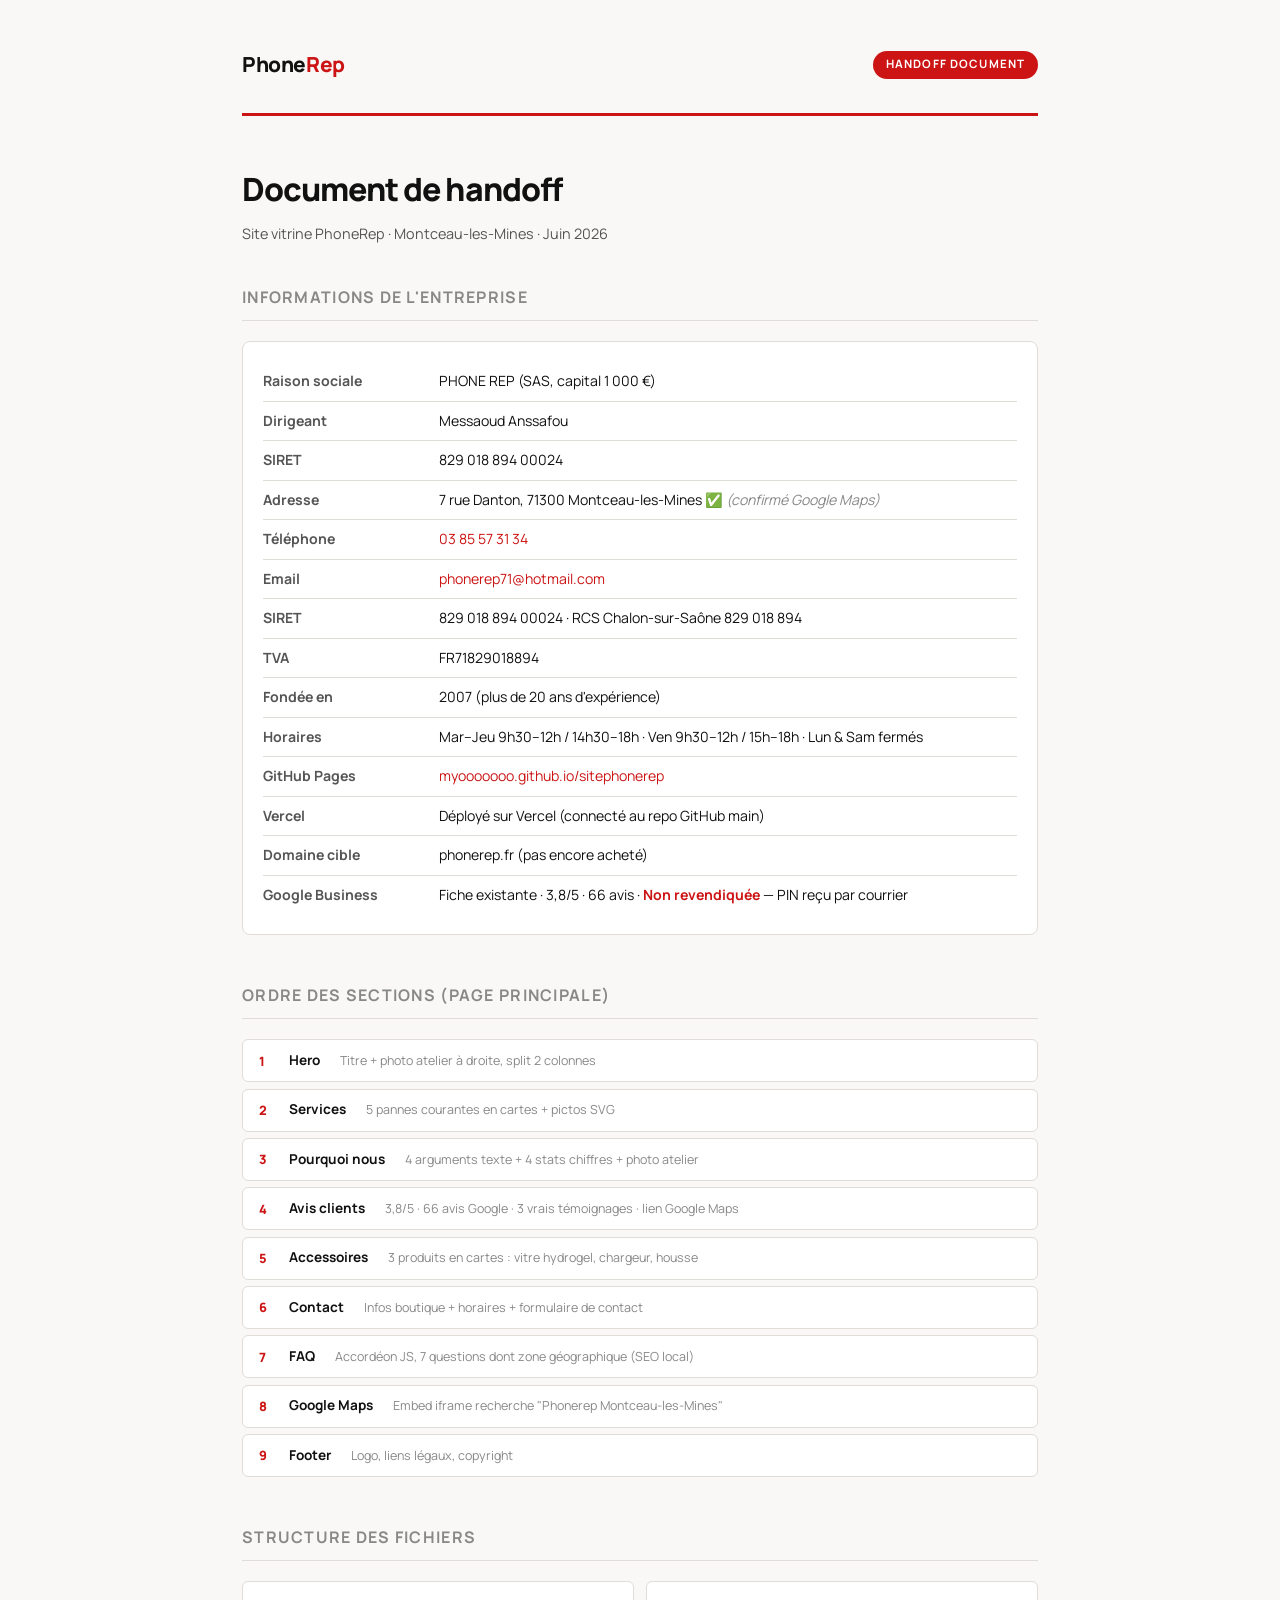
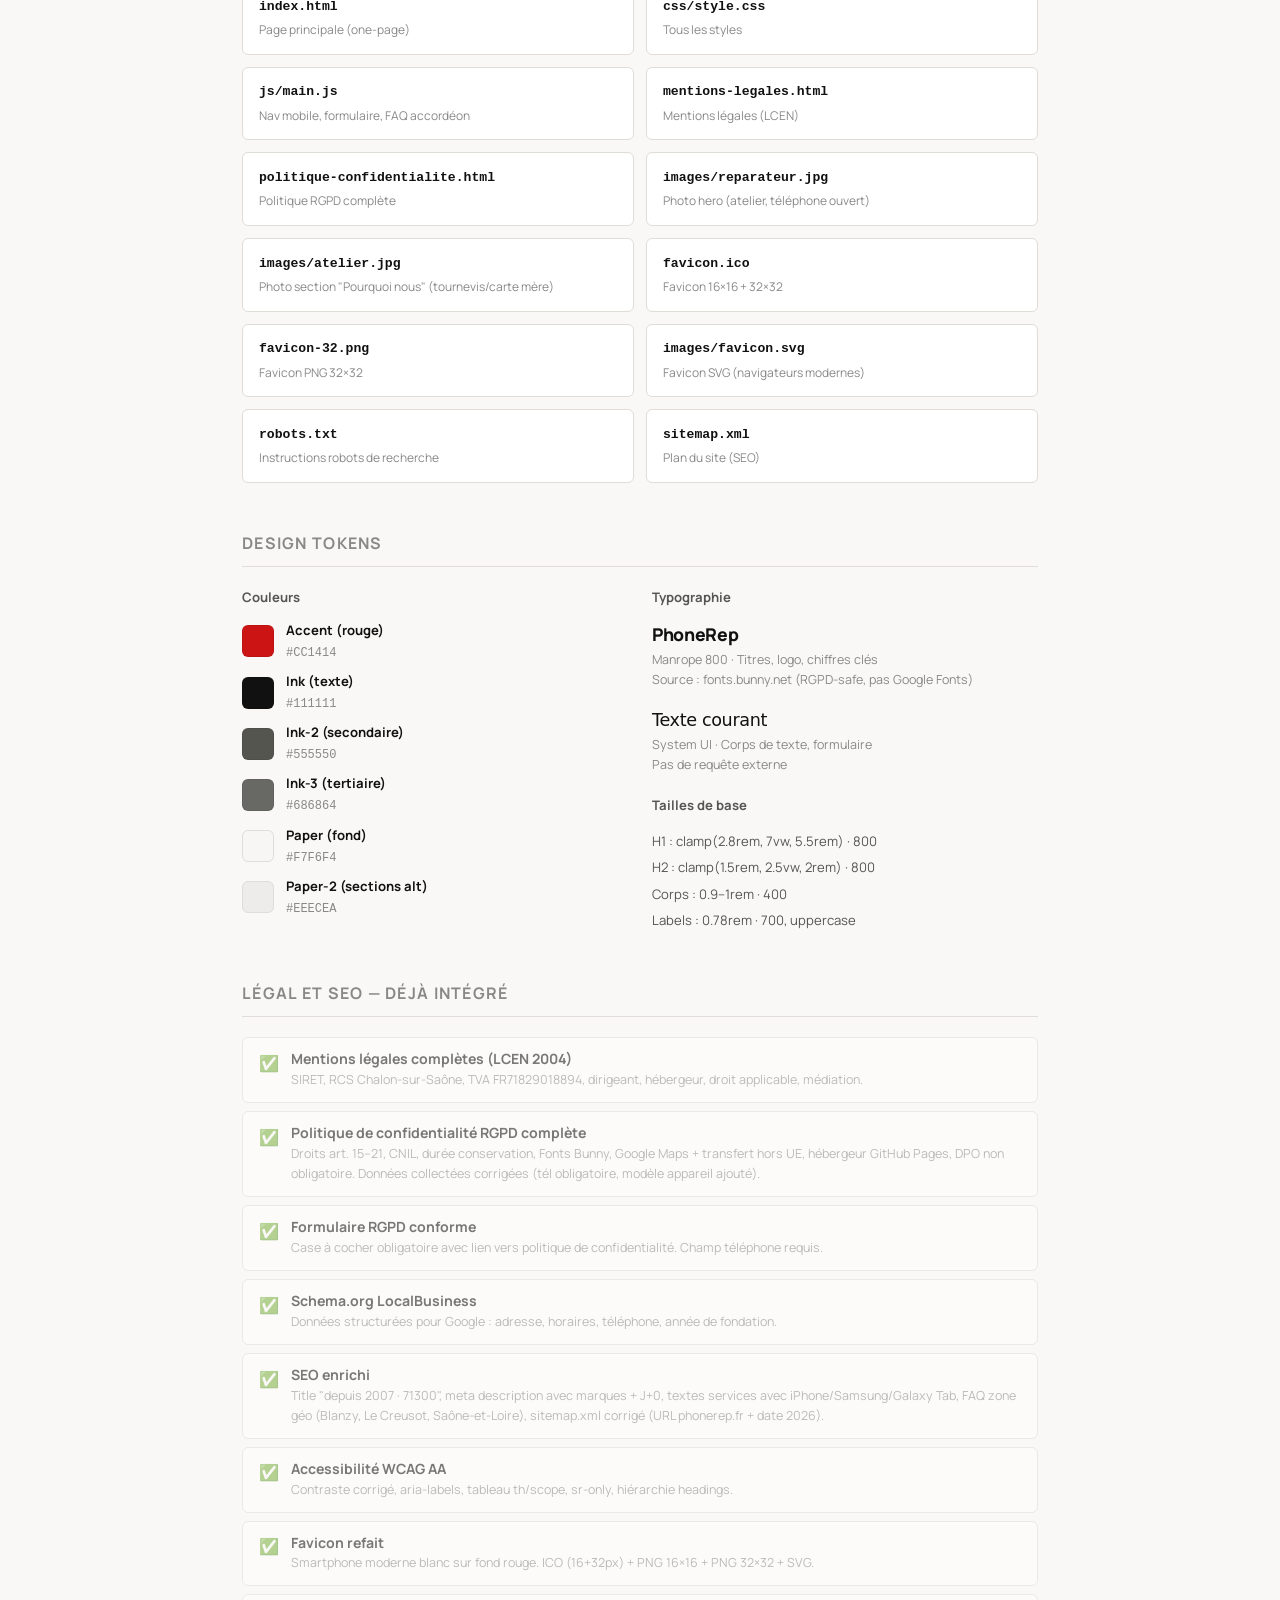
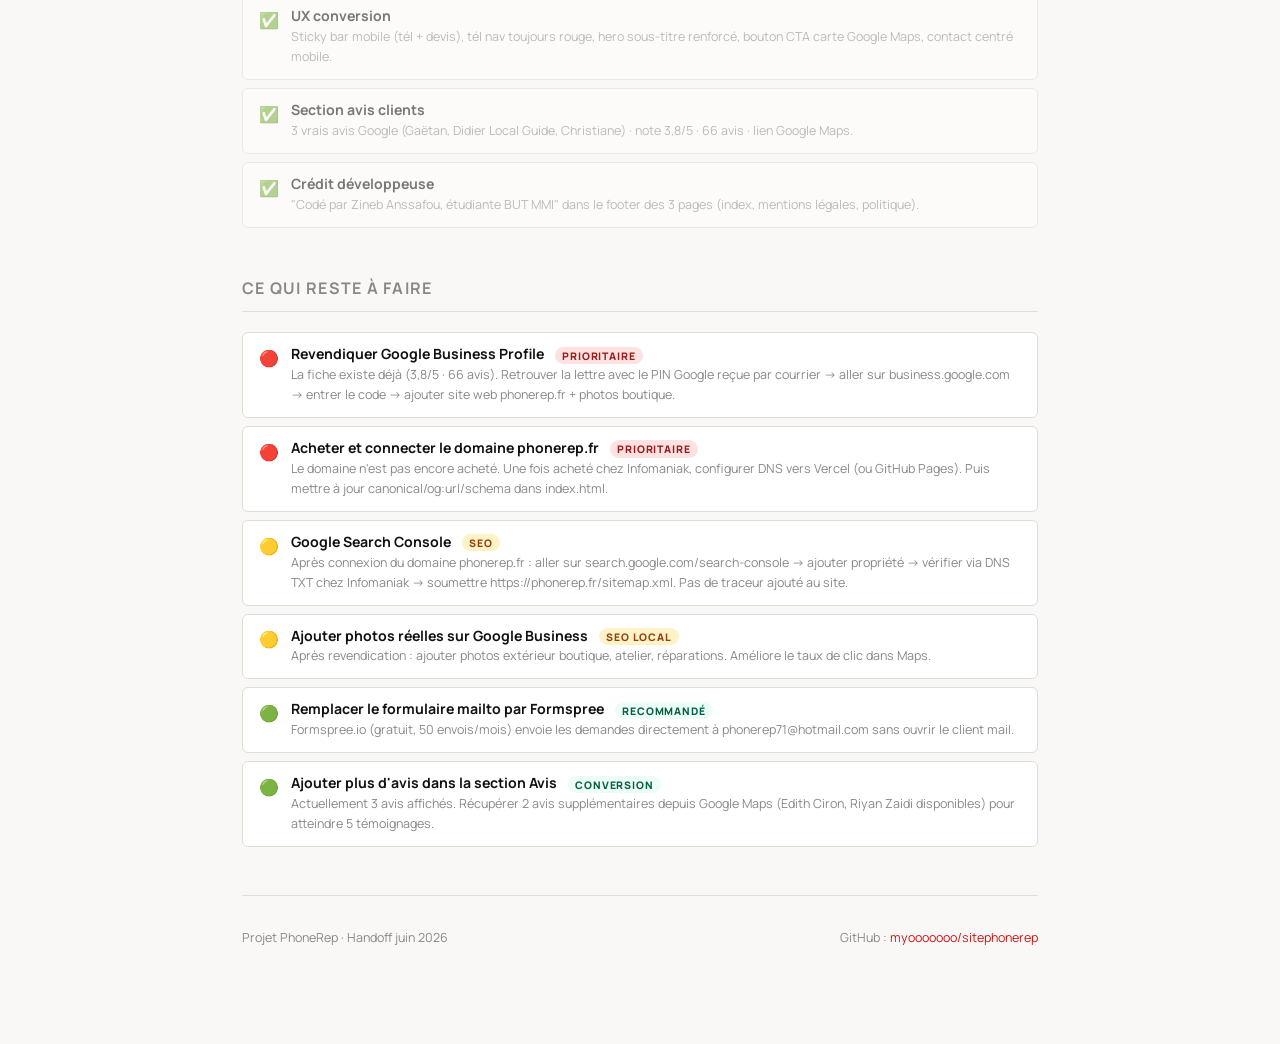
==== commit 28aea734: "Handoff mis à jour : HANDOFF.md + handoff.html Co-Authored-By: Claude Sonnet 4.6 <noreply@anthropic." ====
--- a/handoff.html
+++ b/handoff.html
@@ -84,13 +84,17 @@
       <div class="info-row"><span class="info-key">Raison sociale</span><span class="info-val">PHONE REP (SAS, capital 1 000 €)</span></div>
       <div class="info-row"><span class="info-key">Dirigeant</span><span class="info-val">Messaoud Anssafou</span></div>
       <div class="info-row"><span class="info-key">SIRET</span><span class="info-val">829 018 894 00024</span></div>
-      <div class="info-row"><span class="info-key">Adresse</span><span class="info-val">7 rue Danton, 71300 Montceau-les-Mines <strong style="color:var(--red)">⚠ à confirmer : 6 ou 7 ?</strong></span></div>
+      <div class="info-row"><span class="info-key">Adresse</span><span class="info-val">7 rue Danton, 71300 Montceau-les-Mines ✅ <em style="color:var(--ink-3)">(confirmé Google Maps)</em></span></div>
       <div class="info-row"><span class="info-key">Téléphone</span><span class="info-val"><a href="tel:+33385573134">03 85 57 31 34</a></span></div>
       <div class="info-row"><span class="info-key">Email</span><span class="info-val"><a href="mailto:phonerep71@hotmail.com">phonerep71@hotmail.com</a></span></div>
+      <div class="info-row"><span class="info-key">SIRET</span><span class="info-val">829 018 894 00024 · RCS Chalon-sur-Saône 829 018 894</span></div>
+      <div class="info-row"><span class="info-key">TVA</span><span class="info-val">FR71829018894</span></div>
       <div class="info-row"><span class="info-key">Fondée en</span><span class="info-val">2007 (plus de 20 ans d'expérience)</span></div>
       <div class="info-row"><span class="info-key">Horaires</span><span class="info-val">Mar–Jeu 9h30–12h / 14h30–18h · Ven 9h30–12h / 15h–18h · Lun & Sam fermés</span></div>
       <div class="info-row"><span class="info-key">GitHub Pages</span><span class="info-val"><a href="https://myooooooo.github.io/sitephonerep/" target="_blank">myooooooo.github.io/sitephonerep</a></span></div>
-      <div class="info-row"><span class="info-key">Domaine cible</span><span class="info-val">phonerep.fr (acheté chez Infomaniak, pas encore connecté)</span></div>
+      <div class="info-row"><span class="info-key">Vercel</span><span class="info-val">Déployé sur Vercel (connecté au repo GitHub main)</span></div>
+      <div class="info-row"><span class="info-key">Domaine cible</span><span class="info-val">phonerep.fr (pas encore acheté)</span></div>
+      <div class="info-row"><span class="info-key">Google Business</span><span class="info-val">Fiche existante · 3,8/5 · 66 avis · <strong style="color:var(--red)">Non revendiquée</strong> — PIN reçu par courrier</span></div>
     </div>
   </div>
 
@@ -101,9 +105,10 @@
       <div class="sec-item"><span class="sec-name">Hero</span><span class="sec-desc">Titre + photo atelier à droite, split 2 colonnes</span></div>
       <div class="sec-item"><span class="sec-name">Services</span><span class="sec-desc">5 pannes courantes en cartes + pictos SVG</span></div>
       <div class="sec-item"><span class="sec-name">Pourquoi nous</span><span class="sec-desc">4 arguments texte + 4 stats chiffres + photo atelier</span></div>
+      <div class="sec-item"><span class="sec-name">Avis clients</span><span class="sec-desc">3,8/5 · 66 avis Google · 3 vrais témoignages · lien Google Maps</span></div>
       <div class="sec-item"><span class="sec-name">Accessoires</span><span class="sec-desc">3 produits en cartes : vitre hydrogel, chargeur, housse</span></div>
       <div class="sec-item"><span class="sec-name">Contact</span><span class="sec-desc">Infos boutique + horaires + formulaire de contact</span></div>
-      <div class="sec-item"><span class="sec-name">FAQ</span><span class="sec-desc">Accordéon JS, 6 questions fréquentes</span></div>
+      <div class="sec-item"><span class="sec-name">FAQ</span><span class="sec-desc">Accordéon JS, 7 questions dont zone géographique (SEO local)</span></div>
       <div class="sec-item"><span class="sec-name">Google Maps</span><span class="sec-desc">Embed iframe recherche "Phonerep Montceau-les-Mines"</span></div>
       <div class="sec-item"><span class="sec-name">Footer</span><span class="sec-desc">Logo, liens légaux, copyright</span></div>
     </div>
@@ -168,13 +173,16 @@
   <div class="section">
     <h2>Légal et SEO — déjà intégré</h2>
     <ul class="todo-list">
-      <li class="done"><span class="icon">✅</span><div><span class="label">Mentions légales complètes (LCEN 2004)</span><span class="note">SIRET, dirigeant, hébergeur Infomaniak, droit applicable, médiation.</span></div></li>
-      <li class="done"><span class="icon">✅</span><div><span class="label">Politique de confidentialité RGPD</span><span class="note">Droits articles 15–21, CNIL, durée de conservation, Fonts Bunny, Google Maps.</span></div></li>
+      <li class="done"><span class="icon">✅</span><div><span class="label">Mentions légales complètes (LCEN 2004)</span><span class="note">SIRET, RCS Chalon-sur-Saône, TVA FR71829018894, dirigeant, hébergeur, droit applicable, médiation.</span></div></li>
+      <li class="done"><span class="icon">✅</span><div><span class="label">Politique de confidentialité RGPD complète</span><span class="note">Droits art. 15–21, CNIL, durée conservation, Fonts Bunny, Google Maps + transfert hors UE, hébergeur GitHub Pages, DPO non obligatoire. Données collectées corrigées (tél obligatoire, modèle appareil ajouté).</span></div></li>
       <li class="done"><span class="icon">✅</span><div><span class="label">Formulaire RGPD conforme</span><span class="note">Case à cocher obligatoire avec lien vers politique de confidentialité. Champ téléphone requis.</span></div></li>
       <li class="done"><span class="icon">✅</span><div><span class="label">Schema.org LocalBusiness</span><span class="note">Données structurées pour Google : adresse, horaires, téléphone, année de fondation.</span></div></li>
-      <li class="done"><span class="icon">✅</span><div><span class="label">SEO complet</span><span class="note">Title, meta description, Open Graph, robots.txt, sitemap.xml, balise canonical, H1/H2/H3 correct.</span></div></li>
+      <li class="done"><span class="icon">✅</span><div><span class="label">SEO enrichi</span><span class="note">Title "depuis 2007 · 71300", meta description avec marques + J+0, textes services avec iPhone/Samsung/Galaxy Tab, FAQ zone géo (Blanzy, Le Creusot, Saône-et-Loire), sitemap.xml corrigé (URL phonerep.fr + date 2026).</span></div></li>
       <li class="done"><span class="icon">✅</span><div><span class="label">Accessibilité WCAG AA</span><span class="note">Contraste corrigé, aria-labels, tableau th/scope, sr-only, hiérarchie headings.</span></div></li>
-      <li class="done"><span class="icon">✅</span><div><span class="label">Favicon</span><span class="note">ICO + PNG 32×32 + SVG. Picto téléphone blanc sur fond rouge #CC1414.</span></div></li>
+      <li class="done"><span class="icon">✅</span><div><span class="label">Favicon refait</span><span class="note">Smartphone moderne blanc sur fond rouge. ICO (16+32px) + PNG 16×16 + PNG 32×32 + SVG.</span></div></li>
+      <li class="done"><span class="icon">✅</span><div><span class="label">UX conversion</span><span class="note">Sticky bar mobile (tél + devis), tél nav toujours rouge, hero sous-titre renforcé, bouton CTA carte Google Maps, contact centré mobile.</span></div></li>
+      <li class="done"><span class="icon">✅</span><div><span class="label">Section avis clients</span><span class="note">3 vrais avis Google (Gaëtan, Didier Local Guide, Christiane) · note 3,8/5 · 66 avis · lien Google Maps.</span></div></li>
+      <li class="done"><span class="icon">✅</span><div><span class="label">Crédit développeuse</span><span class="note">"Codé par Zineb Anssafou, étudiante BUT MMI" dans le footer des 3 pages (index, mentions légales, politique).</span></div></li>
     </ul>
   </div>
 
@@ -186,32 +194,32 @@
       <li>
         <span class="icon">🔴</span>
         <div>
-          <span class="label">Connecter le domaine phonerep.fr <span class="priority p-high">Prioritaire</span></span>
-          <span class="note">Chez Infomaniak (DNS) : CNAME www → myooooooo.github.io + 4 enregistrements A : 185.199.108.153 / .109 / .110 / .111. Puis GitHub Settings → Pages → Custom domain → phonerep.fr.</span>
+          <span class="label">Revendiquer Google Business Profile <span class="priority p-high">Prioritaire</span></span>
+          <span class="note">La fiche existe déjà (3,8/5 · 66 avis). Retrouver la lettre avec le PIN Google reçue par courrier → aller sur business.google.com → entrer le code → ajouter site web phonerep.fr + photos boutique.</span>
         </div>
       </li>
 
       <li>
         <span class="icon">🔴</span>
         <div>
-          <span class="label">Mettre à jour les URLs canonical après connexion domaine <span class="priority p-high">Prioritaire</span></span>
-          <span class="note">Remplacer https://phonerep.fr/ dans : index.html (canonical, og:url, schema), sitemap.xml.</span>
+          <span class="label">Acheter et connecter le domaine phonerep.fr <span class="priority p-high">Prioritaire</span></span>
+          <span class="note">Le domaine n'est pas encore acheté. Une fois acheté chez Infomaniak, configurer DNS vers Vercel (ou GitHub Pages). Puis mettre à jour canonical/og:url/schema dans index.html.</span>
         </div>
       </li>
 
       <li>
         <span class="icon">🟡</span>
         <div>
-          <span class="label">Confirmer l'adresse : 6 ou 7 rue Danton ? <span class="priority p-med">Important</span></span>
-          <span class="note">Le registre officiel indique "7 rue Danton" mais d'autres sources disent "6". À confirmer avec Messaoud. Le site utilise actuellement "7".</span>
+          <span class="label">Google Search Console <span class="priority p-med">SEO</span></span>
+          <span class="note">Après connexion du domaine phonerep.fr : aller sur search.google.com/search-console → ajouter propriété → vérifier via DNS TXT chez Infomaniak → soumettre https://phonerep.fr/sitemap.xml. Pas de traceur ajouté au site.</span>
         </div>
       </li>
 
       <li>
         <span class="icon">🟡</span>
         <div>
-          <span class="label">Créer la fiche Google Business Profile <span class="priority p-med">SEO local</span></span>
-          <span class="note">business.google.com → revendiquer ou créer la fiche PhoneRep → ajouter photos, horaires, description. Capital pour apparaître dans les recherches locales.</span>
+          <span class="label">Ajouter photos réelles sur Google Business <span class="priority p-med">SEO local</span></span>
+          <span class="note">Après revendication : ajouter photos extérieur boutique, atelier, réparations. Améliore le taux de clic dans Maps.</span>
         </div>
       </li>
 
@@ -219,23 +227,15 @@
         <span class="icon">🟢</span>
         <div>
           <span class="label">Remplacer le formulaire mailto par Formspree <span class="priority p-low">Recommandé</span></span>
-          <span class="note">Actuellement le formulaire ouvre le client mail de l'utilisateur. Formspree.io (gratuit, 50 envois/mois) envoie les demandes directement à phonerep71@hotmail.com sans client mail.</span>
+          <span class="note">Formspree.io (gratuit, 50 envois/mois) envoie les demandes directement à phonerep71@hotmail.com sans ouvrir le client mail.</span>
         </div>
       </li>
 
       <li>
         <span class="icon">🟢</span>
         <div>
-          <span class="label">Ajouter des avis clients <span class="priority p-low">Recommandé</span></span>
-          <span class="note">3 à 5 avis suffisent. Récupérer depuis Google Maps ou demander directement aux clients. Ajouter une section entre Accessoires et Contact.</span>
-        </div>
-      </li>
-
-      <li>
-        <span class="icon">🟢</span>
-        <div>
-          <span class="label">Mettre à jour sitemap.xml <span class="priority p-low">SEO</span></span>
-          <span class="note">Changer la date lastmod et les URLs une fois le domaine phonerep.fr connecté.</span>
+          <span class="label">Ajouter plus d'avis dans la section Avis <span class="priority p-low">Conversion</span></span>
+          <span class="note">Actuellement 3 avis affichés. Récupérer 2 avis supplémentaires depuis Google Maps (Edith Ciron, Riyan Zaidi disponibles) pour atteindre 5 témoignages.</span>
         </div>
       </li>
 
